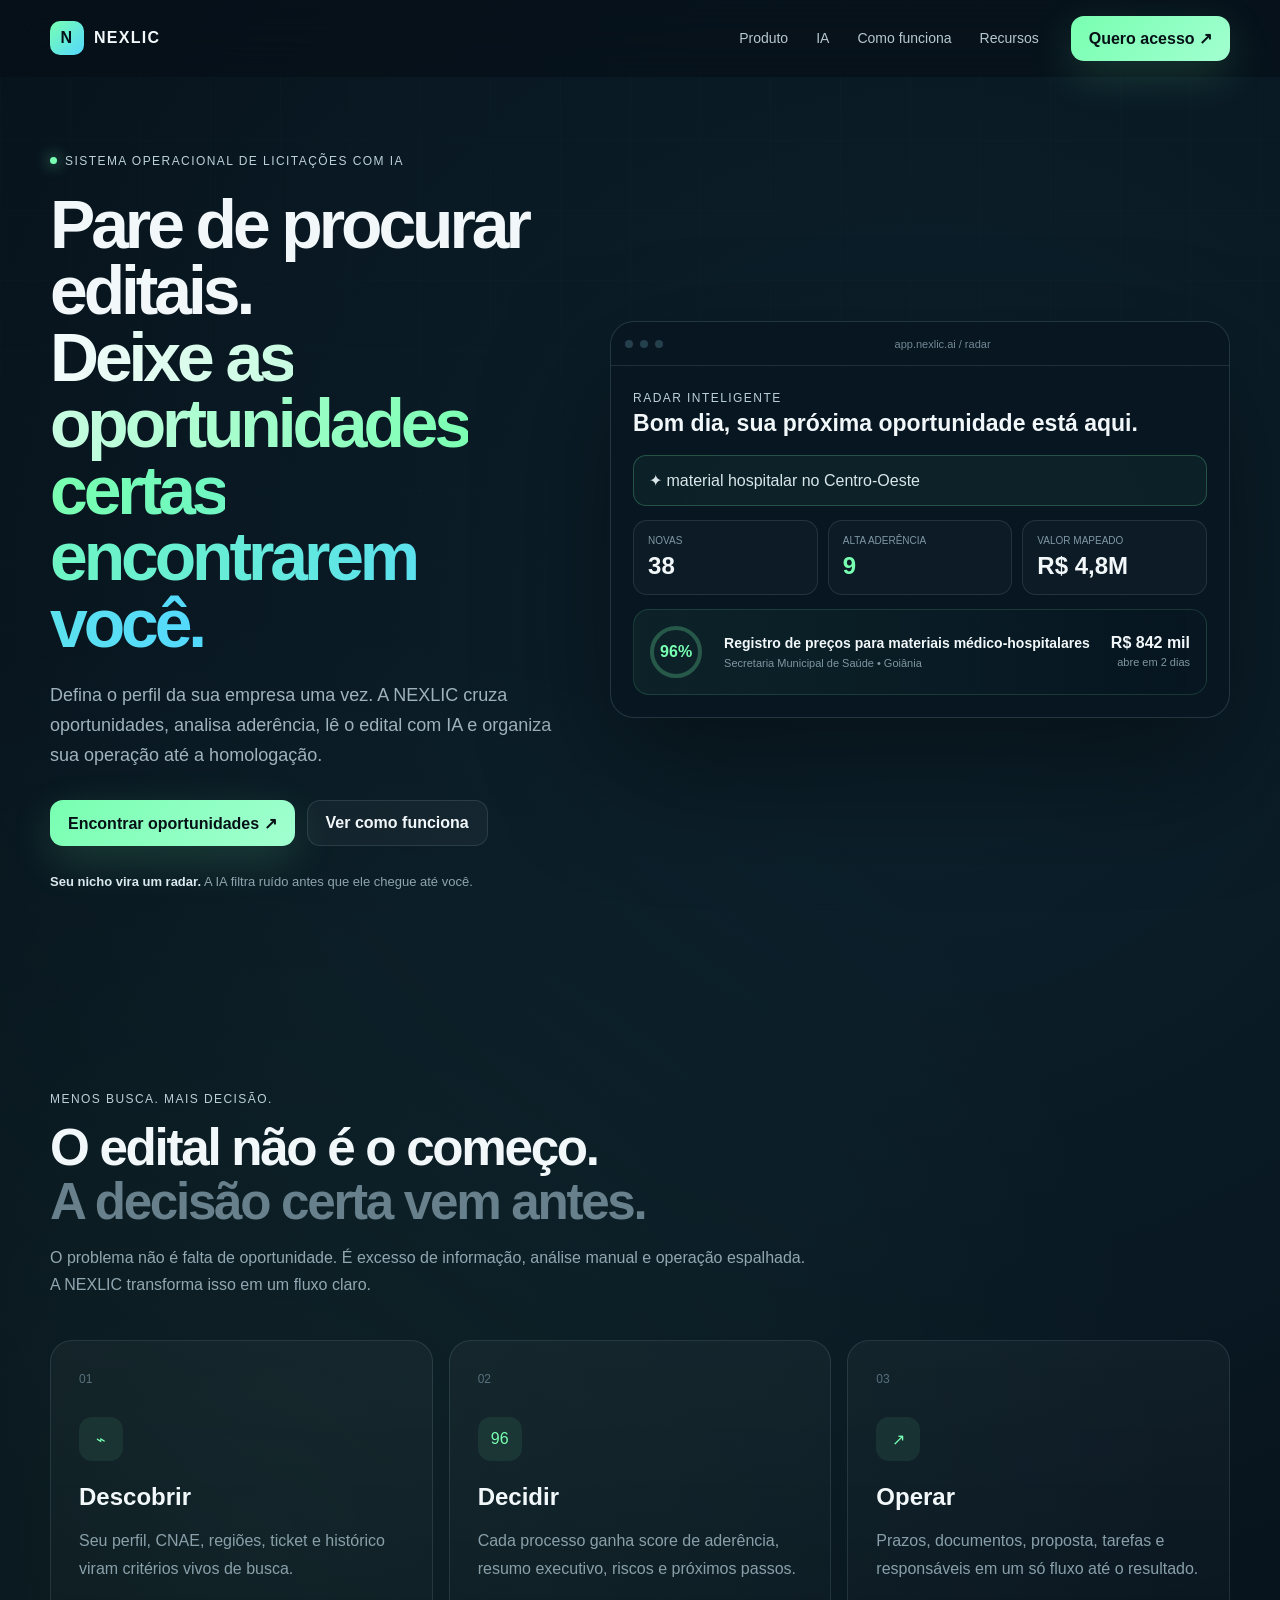
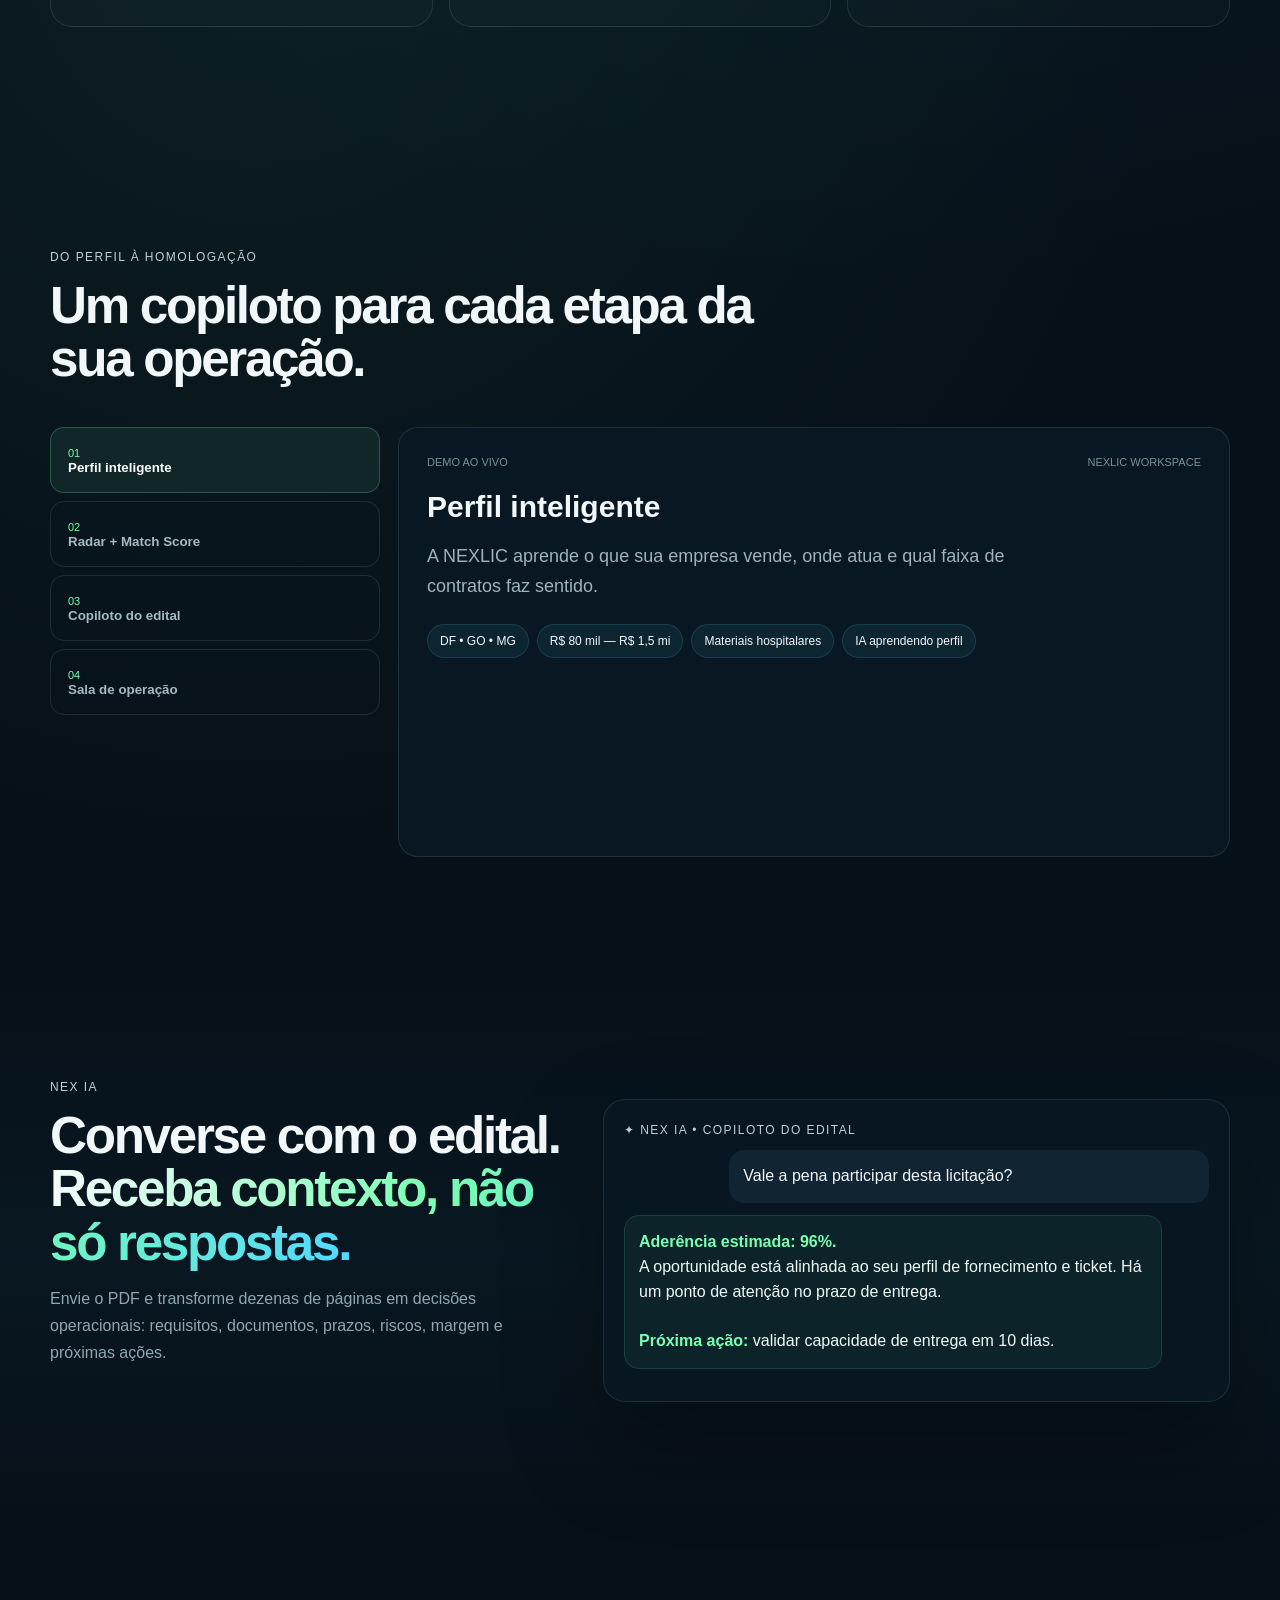
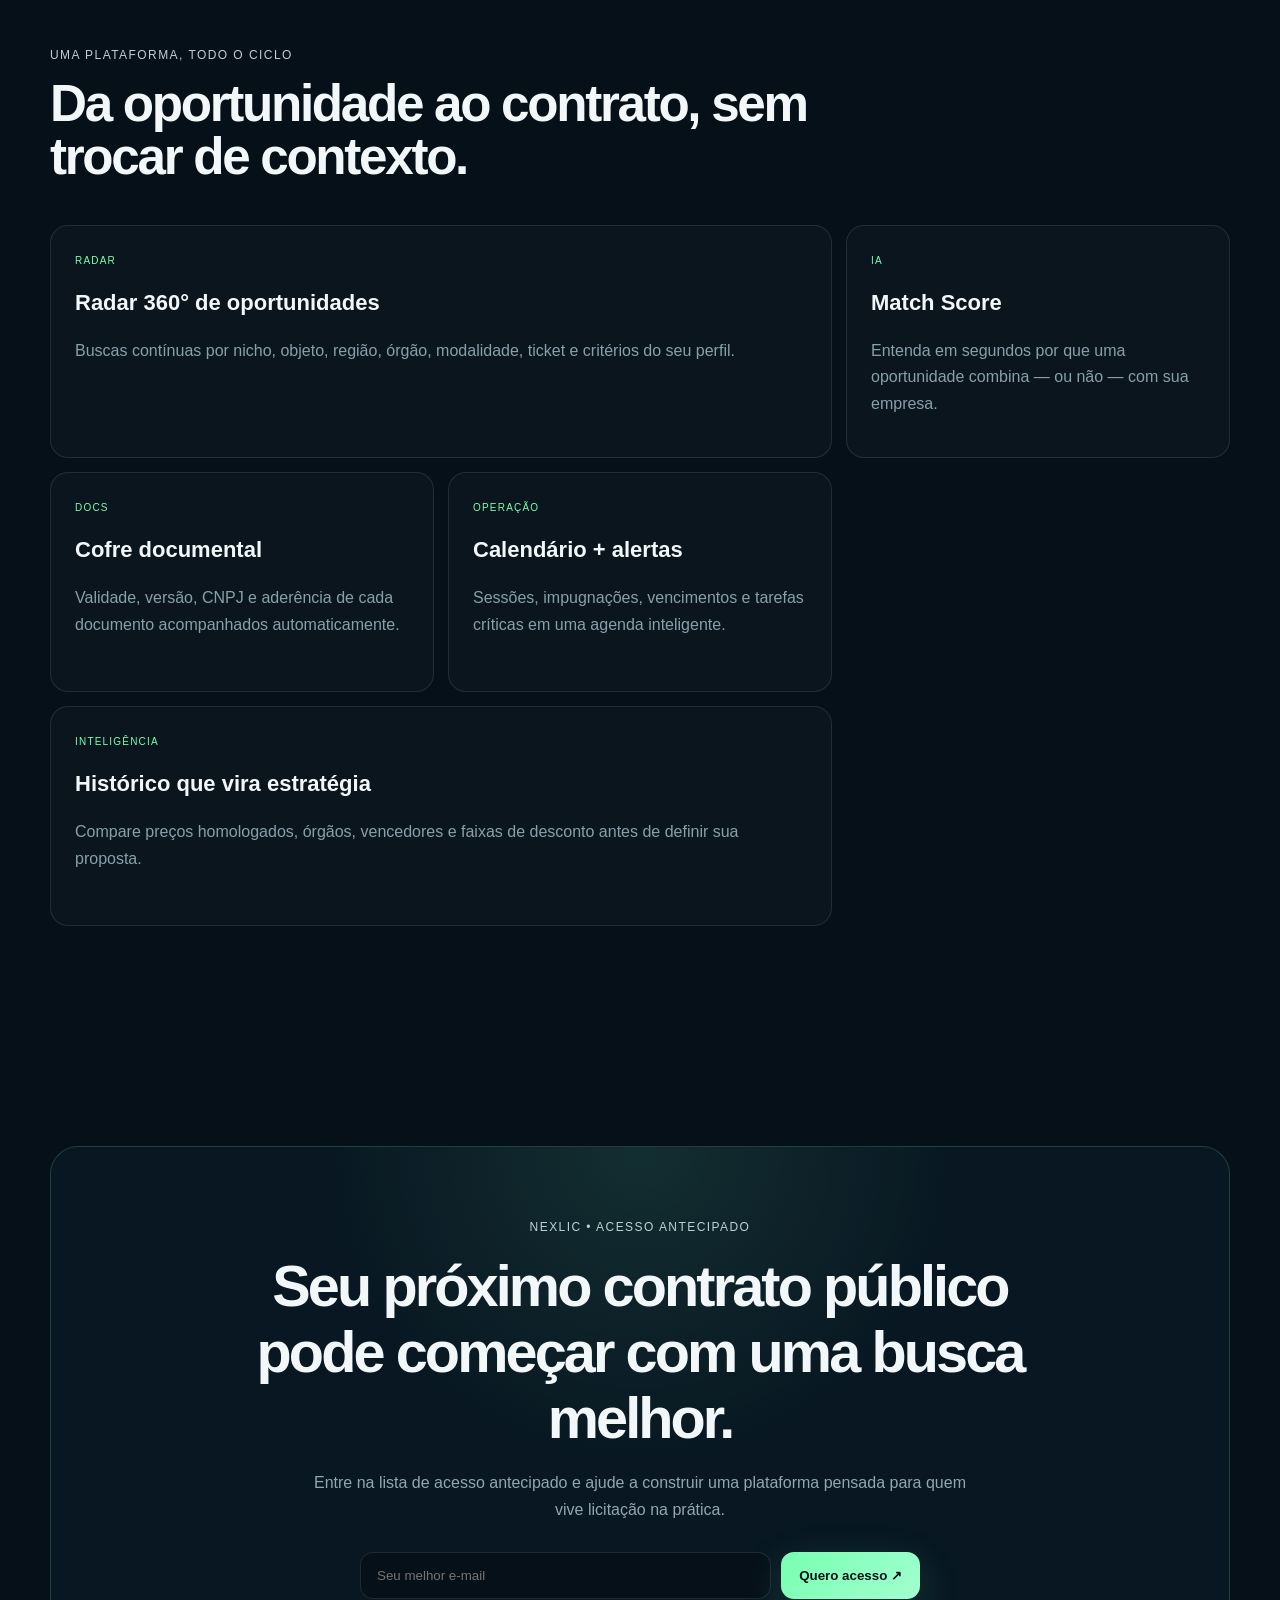
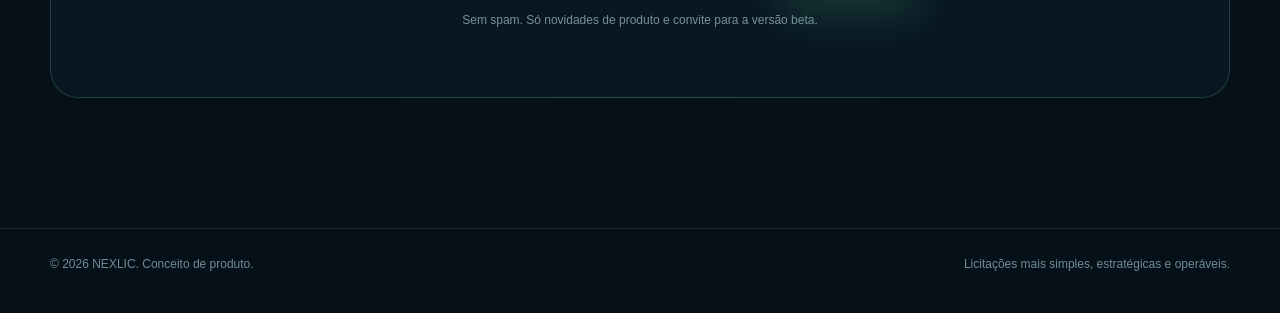
==== index.html @ a36994ad "feat: publish deploy-ready NEXLIC landing page" ====
<!doctype html>
<html lang="pt-BR">
<head>
<meta charset="utf-8">
<meta name="viewport" content="width=device-width,initial-scale=1">
<meta name="description" content="NEXLIC — sistema operacional de licitações com IA. Encontre, analise e opere oportunidades públicas com mais inteligência.">
<meta name="theme-color" content="#07111c">
<title>NEXLIC — Licitações com IA</title>
<style>
:root{--bg:#061019;--bg2:#091723;--card:#0d1c28;--line:rgba(177,215,229,.13);--text:#f2f8fa;--muted:#91a9b4;--green:#78ffb1;--cyan:#53d8ff;--r:22px}
*{box-sizing:border-box}html{scroll-behavior:smooth}body{margin:0;background:radial-gradient(circle at 72% 12%,rgba(83,216,255,.09),transparent 28%),radial-gradient(circle at 20% 30%,rgba(120,255,177,.06),transparent 25%),var(--bg);color:var(--text);font-family:Inter,ui-sans-serif,-apple-system,BlinkMacSystemFont,"Segoe UI",sans-serif;overflow-x:hidden}
a{color:inherit;text-decoration:none}.shell{width:min(1180px,calc(100% - 40px));margin:auto}.nav{position:fixed;inset:0 0 auto;z-index:20;background:rgba(6,16,25,.68);backdrop-filter:blur(18px);border-bottom:1px solid transparent}.nav.scrolled{border-color:var(--line)}.navin{height:76px;display:flex;align-items:center;gap:32px}.brand{display:flex;align-items:center;gap:10px;font-weight:900;letter-spacing:.08em}.mark{width:34px;height:34px;border-radius:10px;display:grid;place-items:center;background:linear-gradient(135deg,var(--green),var(--cyan));color:#061019;font-weight:900}.links{display:flex;gap:28px;margin-left:auto;color:#b8c8cf;font-size:14px}.btn{display:inline-flex;align-items:center;justify-content:center;gap:10px;border-radius:13px;padding:13px 18px;font-weight:800;border:1px solid var(--line);background:rgba(255,255,255,.04)}.btn.primary{background:linear-gradient(135deg,var(--green),#a2ffd0);color:#051116;box-shadow:0 14px 44px rgba(120,255,177,.16);border:0}.btn:hover{transform:translateY(-2px)}.hero{min-height:100vh;padding:150px 0 90px;position:relative;overflow:hidden}.grid{position:absolute;inset:0;opacity:.18;background-image:linear-gradient(rgba(120,255,177,.08) 1px,transparent 1px),linear-gradient(90deg,rgba(120,255,177,.08) 1px,transparent 1px);background-size:70px 70px;mask-image:linear-gradient(#000,transparent 90%)}.heroIn{display:grid;grid-template-columns:.95fr 1.15fr;gap:48px;align-items:center}.eyebrow,.kicker{display:inline-flex;align-items:center;gap:8px;color:#bcd0d8;font-size:12px;letter-spacing:.12em;text-transform:uppercase}.dot{width:7px;height:7px;border-radius:50%;background:var(--green);box-shadow:0 0 15px var(--green)}h1{font-size:clamp(48px,5.3vw,80px);line-height:.98;letter-spacing:-.06em;margin:24px 0}.grad{background:linear-gradient(100deg,#f6fbfd,var(--green),var(--cyan));-webkit-background-clip:text;background-clip:text;color:transparent}.sub{font-size:18px;line-height:1.65;color:#9fb3bc;max-width:650px}.actions{display:flex;gap:12px;flex-wrap:wrap;margin-top:30px}.proof{margin-top:28px;color:#8ea4ae;font-size:13px}.proof b{color:#dbe8ec}.window{border:1px solid rgba(177,215,229,.16);border-radius:24px;background:rgba(8,22,32,.86);box-shadow:0 50px 130px rgba(0,0,0,.45);overflow:hidden;transform:perspective(1200px) rotateY(-7deg) rotateX(2deg)}.bar{height:44px;display:flex;align-items:center;gap:7px;padding:0 14px;border-bottom:1px solid var(--line);color:#718995;font-size:11px}.bar i{width:8px;height:8px;border-radius:50%;background:#24404d}.dash{padding:22px}.dash h3{font-size:23px;margin:4px 0 18px}.search{border:1px solid rgba(120,255,177,.22);background:rgba(120,255,177,.05);border-radius:13px;padding:15px;color:#d9e7eb}.metrics{display:grid;grid-template-columns:repeat(3,1fr);gap:10px;margin:14px 0}.metric{padding:14px;border:1px solid var(--line);border-radius:14px;background:rgba(255,255,255,.025)}.metric span{display:block;font-size:10px;color:#7f98a4;text-transform:uppercase}.metric strong{display:block;font-size:24px;margin-top:6px}.bid{display:grid;grid-template-columns:60px 1fr auto;gap:14px;align-items:center;padding:16px;border:1px solid rgba(120,255,177,.14);border-radius:16px;background:linear-gradient(90deg,rgba(120,255,177,.055),transparent)}.score{width:52px;height:52px;border-radius:50%;display:grid;place-items:center;border:4px solid rgba(120,255,177,.25);color:var(--green);font-weight:900}.bid h4{margin:0 0 6px;font-size:14px}.bid p,.bid small{margin:0;color:#7e96a1;font-size:11px}.bid .value{text-align:right}.value strong{display:block}.section{padding:110px 0}.head{max-width:760px;margin-bottom:42px}.head h2{font-size:clamp(38px,4vw,58px);line-height:1.04;letter-spacing:-.045em;margin:14px 0}.head p{color:#91a7b1;line-height:1.7}.cards{display:grid;grid-template-columns:repeat(3,1fr);gap:16px}.card{padding:28px;border:1px solid var(--line);border-radius:var(--r);background:linear-gradient(180deg,rgba(255,255,255,.035),rgba(255,255,255,.015));min-height:240px}.card .n{color:#57717e;font-size:12px}.card .ico{width:44px;height:44px;border-radius:13px;display:grid;place-items:center;background:rgba(120,255,177,.08);color:var(--green);margin:30px 0 22px}.card h3{font-size:24px;margin:0 0 12px}.card p{color:#89a0aa;line-height:1.7}.flow{display:grid;grid-template-columns:330px 1fr;gap:18px}.steps{display:flex;flex-direction:column;gap:8px}.step{padding:17px;border:1px solid var(--line);border-radius:14px;background:transparent;color:#a5bac3;text-align:left;cursor:pointer}.step.active{background:rgba(120,255,177,.07);border-color:rgba(120,255,177,.24);color:#fff}.step span{color:var(--green);font-size:11px}.screen{min-height:430px;border:1px solid var(--line);border-radius:20px;background:#081722;padding:28px}.screenTop{display:flex;justify-content:space-between;color:#78919c;font-size:11px}.screen h3{font-size:30px;margin:22px 0 12px}.chips{display:flex;gap:8px;flex-wrap:wrap;margin:22px 0}.chip{padding:9px 12px;border-radius:999px;background:rgba(83,216,255,.07);border:1px solid rgba(83,216,255,.14);font-size:12px}.ai{background:linear-gradient(180deg,transparent,rgba(83,216,255,.035),transparent)}.aiGrid{display:grid;grid-template-columns:.9fr 1.1fr;gap:40px;align-items:center}.console{border:1px solid var(--line);border-radius:22px;background:#071621;padding:20px;box-shadow:0 40px 100px rgba(0,0,0,.3)}.msg{padding:14px;border-radius:15px;margin:12px 0;line-height:1.55}.user{margin-left:18%;background:#102432}.bot{margin-right:8%;background:rgba(120,255,177,.06);border:1px solid rgba(120,255,177,.12)}.bot b{color:var(--green)}.features{display:grid;grid-template-columns:repeat(12,1fr);gap:14px}.f{grid-column:span 4;padding:24px;border-radius:18px;border:1px solid var(--line);background:rgba(255,255,255,.025);min-height:220px}.f.wide{grid-column:span 8}.f h3{font-size:22px}.f p{color:#88a0aa;line-height:1.65}.tag{font-size:10px;color:var(--green);letter-spacing:.12em}.cta{padding:110px 0 130px}.ctaBox{padding:70px 28px;text-align:center;border:1px solid rgba(120,255,177,.18);border-radius:28px;background:radial-gradient(circle at 50% 0,rgba(120,255,177,.10),transparent 40%),#081722}.ctaBox h2{font-size:clamp(40px,4.5vw,64px);letter-spacing:-.05em;margin:18px auto;max-width:850px}.ctaBox p{color:#91a7b1;max-width:670px;margin:0 auto 28px;line-height:1.7}.form{display:flex;gap:10px;max-width:560px;margin:auto}.form input{flex:1;padding:15px 16px;border-radius:13px;border:1px solid var(--line);background:#061019;color:#fff}.foot{padding:28px 0 42px;border-top:1px solid var(--line);color:#718b97;font-size:12px}.footIn{display:flex;justify-content:space-between;gap:20px}.reveal{opacity:0;transform:translateY(18px);transition:.7s ease}.reveal.show{opacity:1;transform:none}
@media(max-width:900px){.links{display:none}.heroIn,.aiGrid,.flow{grid-template-columns:1fr}.window{transform:none}.cards{grid-template-columns:1fr}.features{grid-template-columns:1fr}.f,.f.wide{grid-column:auto}.metrics{grid-template-columns:1fr}.hero{padding-top:120px}.section{padding:82px 0}.form{flex-direction:column}.footIn{flex-direction:column}}
</style>
</head>
<body>
<header class="nav" id="nav"><div class="shell navin"><a class="brand" href="#top"><span class="mark">N</span>NEXLIC</a><nav class="links"><a href="#produto">Produto</a><a href="#ia">IA</a><a href="#fluxo">Como funciona</a><a href="#recursos">Recursos</a></nav><a class="btn primary" href="#cta">Quero acesso ↗</a></div></header>
<main id="top">
<section class="hero" id="produto"><div class="grid"></div><div class="shell heroIn">
<div class="reveal"><span class="eyebrow"><i class="dot"></i>Sistema operacional de licitações com IA</span><h1>Pare de procurar editais.<br><span class="grad">Deixe as oportunidades certas encontrarem você.</span></h1><p class="sub">Defina o perfil da sua empresa uma vez. A NEXLIC cruza oportunidades, analisa aderência, lê o edital com IA e organiza sua operação até a homologação.</p><div class="actions"><a class="btn primary" href="#cta">Encontrar oportunidades ↗</a><a class="btn" href="#fluxo">Ver como funciona</a></div><div class="proof"><b>Seu nicho vira um radar.</b> A IA filtra ruído antes que ele chegue até você.</div></div>
<div class="window reveal"><div class="bar"><i></i><i></i><i></i><span style="margin:auto">app.nexlic.ai / radar</span></div><div class="dash"><span class="kicker">RADAR INTELIGENTE</span><h3>Bom dia, sua próxima oportunidade está aqui.</h3><div class="search">✦ material hospitalar no Centro-Oeste</div><div class="metrics"><div class="metric"><span>Novas</span><strong>38</strong></div><div class="metric"><span>Alta aderência</span><strong style="color:var(--green)">9</strong></div><div class="metric"><span>Valor mapeado</span><strong>R$ 4,8M</strong></div></div><div class="bid"><div class="score">96%</div><div><h4>Registro de preços para materiais médico-hospitalares</h4><p>Secretaria Municipal de Saúde • Goiânia</p></div><div class="value"><strong>R$ 842 mil</strong><small>abre em 2 dias</small></div></div></div></div>
</div></section>
<section class="section"><div class="shell"><div class="head reveal"><span class="kicker">MENOS BUSCA. MAIS DECISÃO.</span><h2>O edital não é o começo.<br><span style="color:#67808b">A decisão certa vem antes.</span></h2><p>O problema não é falta de oportunidade. É excesso de informação, análise manual e operação espalhada. A NEXLIC transforma isso em um fluxo claro.</p></div><div class="cards"><article class="card reveal"><span class="n">01</span><div class="ico">⌁</div><h3>Descobrir</h3><p>Seu perfil, CNAE, regiões, ticket e histórico viram critérios vivos de busca.</p></article><article class="card reveal"><span class="n">02</span><div class="ico">96</div><h3>Decidir</h3><p>Cada processo ganha score de aderência, resumo executivo, riscos e próximos passos.</p></article><article class="card reveal"><span class="n">03</span><div class="ico">↗</div><h3>Operar</h3><p>Prazos, documentos, proposta, tarefas e responsáveis em um só fluxo até o resultado.</p></article></div></div></section>
<section class="section" id="fluxo"><div class="shell"><div class="head reveal"><span class="kicker">DO PERFIL À HOMOLOGAÇÃO</span><h2>Um copiloto para cada etapa da sua operação.</h2></div><div class="flow"><div class="steps"><button class="step active" data-title="Perfil inteligente" data-text="A NEXLIC aprende o que sua empresa vende, onde atua e qual faixa de contratos faz sentido."><span>01</span><br><b>Perfil inteligente</b></button><button class="step" data-title="Radar + Match Score" data-text="Varredura contínua de oportunidades com priorização por aderência ao seu negócio."><span>02</span><br><b>Radar + Match Score</b></button><button class="step" data-title="Copiloto do edital" data-text="Resumo, riscos, requisitos e checklist gerados por IA a partir do edital."><span>03</span><br><b>Copiloto do edital</b></button><button class="step" data-title="Sala de operação" data-text="Prazos, documentos, proposta e responsáveis em uma visão operacional única."><span>04</span><br><b>Sala de operação</b></button></div><div class="screen reveal"><div class="screenTop"><span>DEMO AO VIVO</span><span>NEXLIC WORKSPACE</span></div><h3 id="stageTitle">Perfil inteligente</h3><p class="sub" id="stageText">A NEXLIC aprende o que sua empresa vende, onde atua e qual faixa de contratos faz sentido.</p><div class="chips"><span class="chip">DF • GO • MG</span><span class="chip">R$ 80 mil — R$ 1,5 mi</span><span class="chip">Materiais hospitalares</span><span class="chip">IA aprendendo perfil</span></div></div></div></div></section>
<section class="section ai" id="ia"><div class="shell aiGrid"><div class="head reveal"><span class="kicker">NEX IA</span><h2>Converse com o edital.<br><span class="grad">Receba contexto, não só respostas.</span></h2><p>Envie o PDF e transforme dezenas de páginas em decisões operacionais: requisitos, documentos, prazos, riscos, margem e próximas ações.</p></div><div class="console reveal"><div class="kicker">✦ NEX IA • COPILOTO DO EDITAL</div><div class="msg user">Vale a pena participar desta licitação?</div><div class="msg bot"><b>Aderência estimada: 96%.</b><br>A oportunidade está alinhada ao seu perfil de fornecimento e ticket. Há um ponto de atenção no prazo de entrega.<br><br><b>Próxima ação:</b> validar capacidade de entrega em 10 dias.</div></div></div></section>
<section class="section" id="recursos"><div class="shell"><div class="head reveal"><span class="kicker">UMA PLATAFORMA, TODO O CICLO</span><h2>Da oportunidade ao contrato, sem trocar de contexto.</h2></div><div class="features"><article class="f wide reveal"><span class="tag">RADAR</span><h3>Radar 360° de oportunidades</h3><p>Buscas contínuas por nicho, objeto, região, órgão, modalidade, ticket e critérios do seu perfil.</p></article><article class="f reveal"><span class="tag">IA</span><h3>Match Score</h3><p>Entenda em segundos por que uma oportunidade combina — ou não — com sua empresa.</p></article><article class="f reveal"><span class="tag">DOCS</span><h3>Cofre documental</h3><p>Validade, versão, CNPJ e aderência de cada documento acompanhados automaticamente.</p></article><article class="f reveal"><span class="tag">OPERAÇÃO</span><h3>Calendário + alertas</h3><p>Sessões, impugnações, vencimentos e tarefas críticas em uma agenda inteligente.</p></article><article class="f wide reveal"><span class="tag">INTELIGÊNCIA</span><h3>Histórico que vira estratégia</h3><p>Compare preços homologados, órgãos, vencedores e faixas de desconto antes de definir sua proposta.</p></article></div></div></section>
<section class="cta" id="cta"><div class="shell"><div class="ctaBox reveal"><span class="kicker">NEXLIC • ACESSO ANTECIPADO</span><h2>Seu próximo contrato público pode começar com uma busca melhor.</h2><p>Entre na lista de acesso antecipado e ajude a construir uma plataforma pensada para quem vive licitação na prática.</p><form class="form" id="form"><input type="email" required placeholder="Seu melhor e-mail"><button class="btn primary">Quero acesso ↗</button></form><div id="note" style="margin-top:14px;color:#78919c;font-size:12px">Sem spam. Só novidades de produto e convite para a versão beta.</div></div></div></section>
</main>
<footer class="foot"><div class="shell footIn"><span>© 2026 NEXLIC. Conceito de produto.</span><span>Licitações mais simples, estratégicas e operáveis.</span></div></footer>
<script>
const nav=document.getElementById('nav');addEventListener('scroll',()=>nav.classList.toggle('scrolled',scrollY>20),{passive:true});
const io=new IntersectionObserver(es=>es.forEach(e=>{if(e.isIntersecting){e.target.classList.add('show');io.unobserve(e.target)}}),{threshold:.12});document.querySelectorAll('.reveal').forEach(e=>io.observe(e));
document.querySelectorAll('.step').forEach(b=>b.onclick=()=>{document.querySelectorAll('.step').forEach(x=>x.classList.remove('active'));b.classList.add('active');document.getElementById('stageTitle').textContent=b.dataset.title;document.getElementById('stageText').textContent=b.dataset.text});
document.getElementById('form').onsubmit=e=>{e.preventDefault();document.getElementById('note').textContent='✓ Interesse registrado nesta demonstração. Conecte o formulário ao seu CRM/API na implementação.';document.getElementById('note').style.color='#78ffb1';e.target.reset()};
</script>
</body></html>
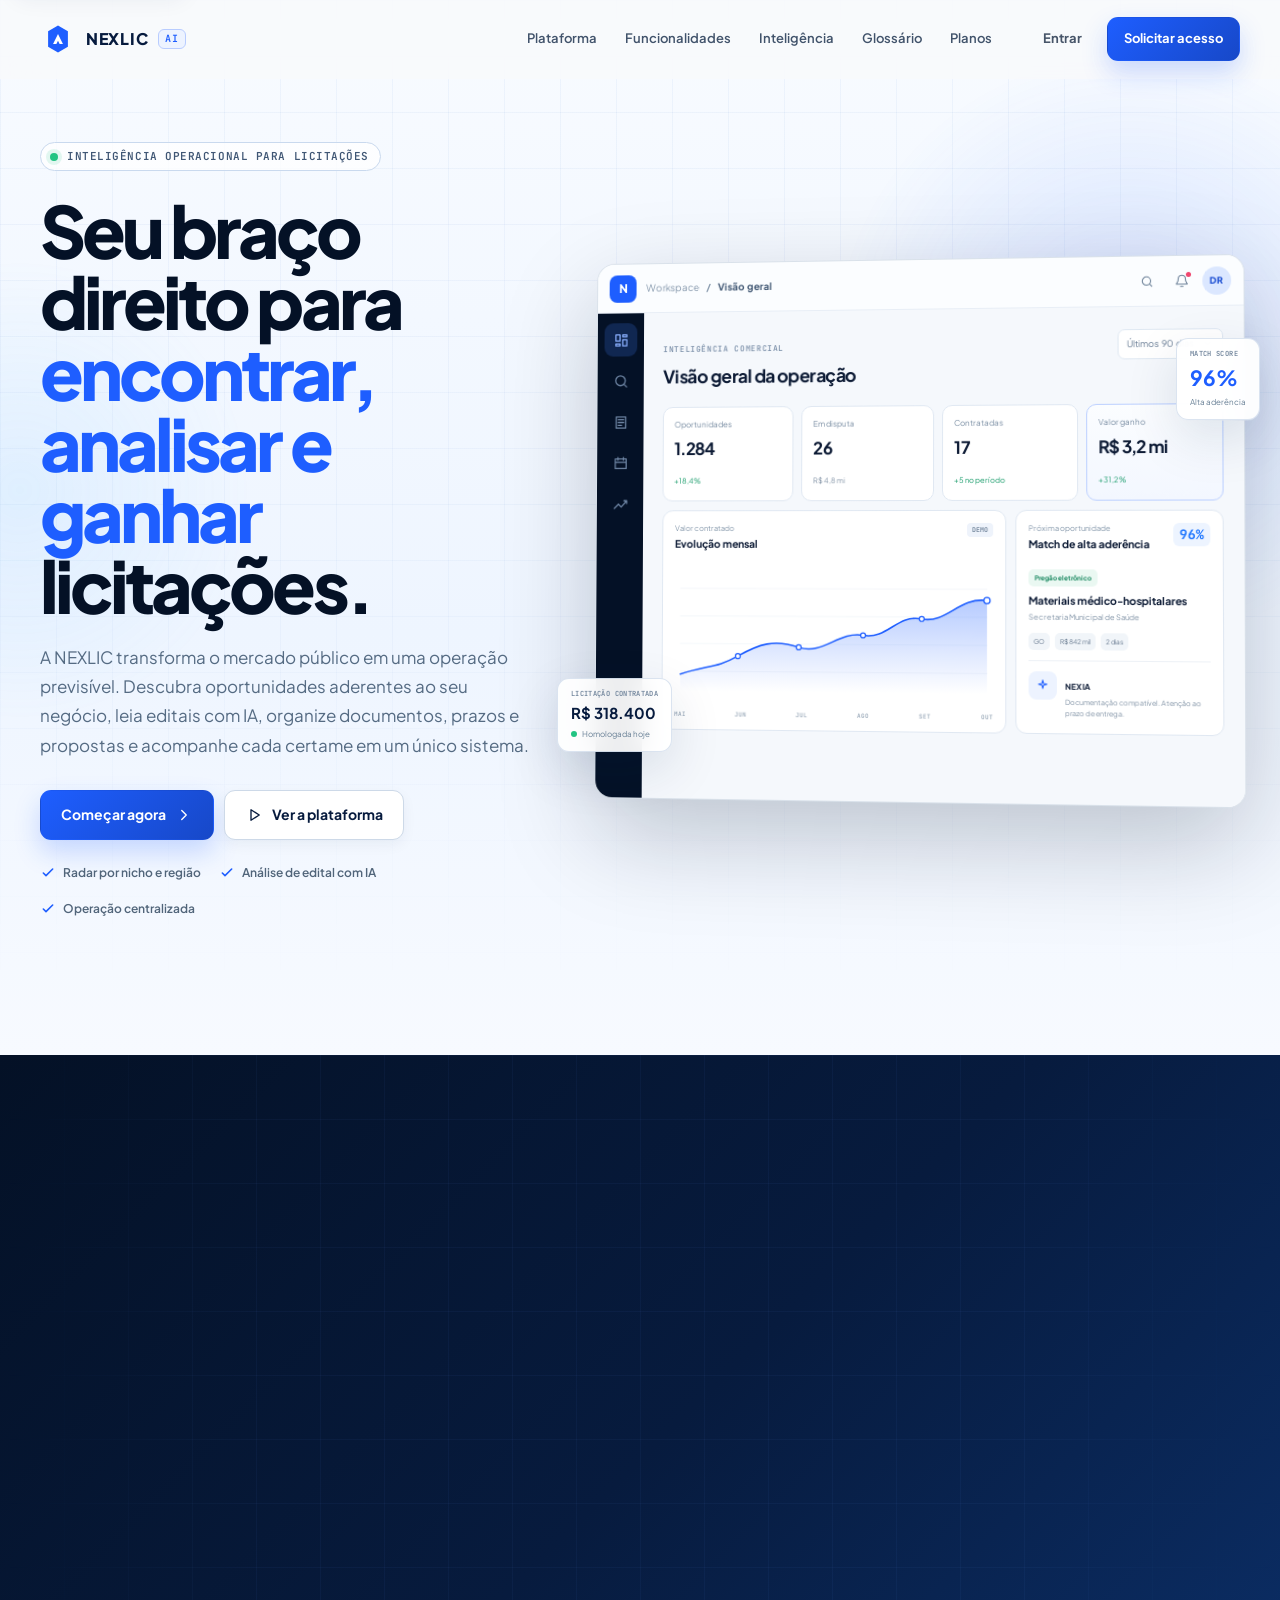
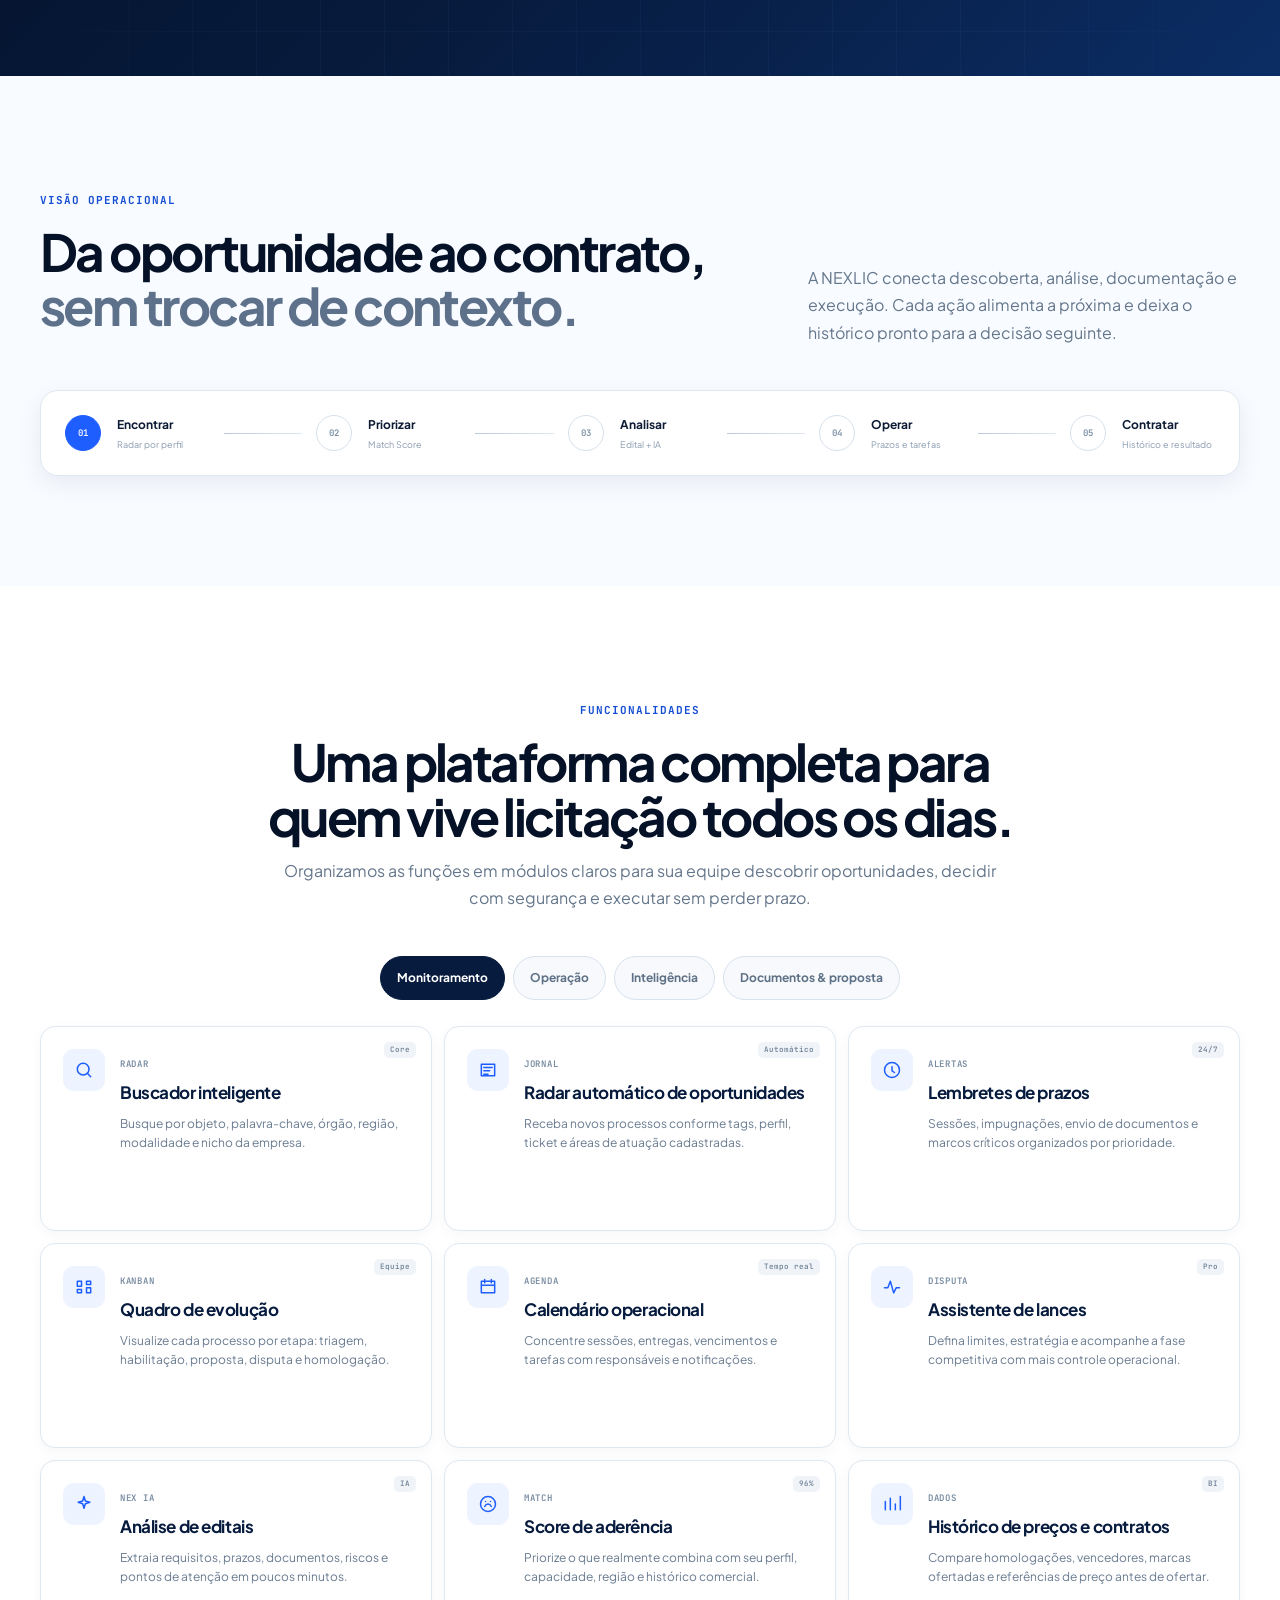
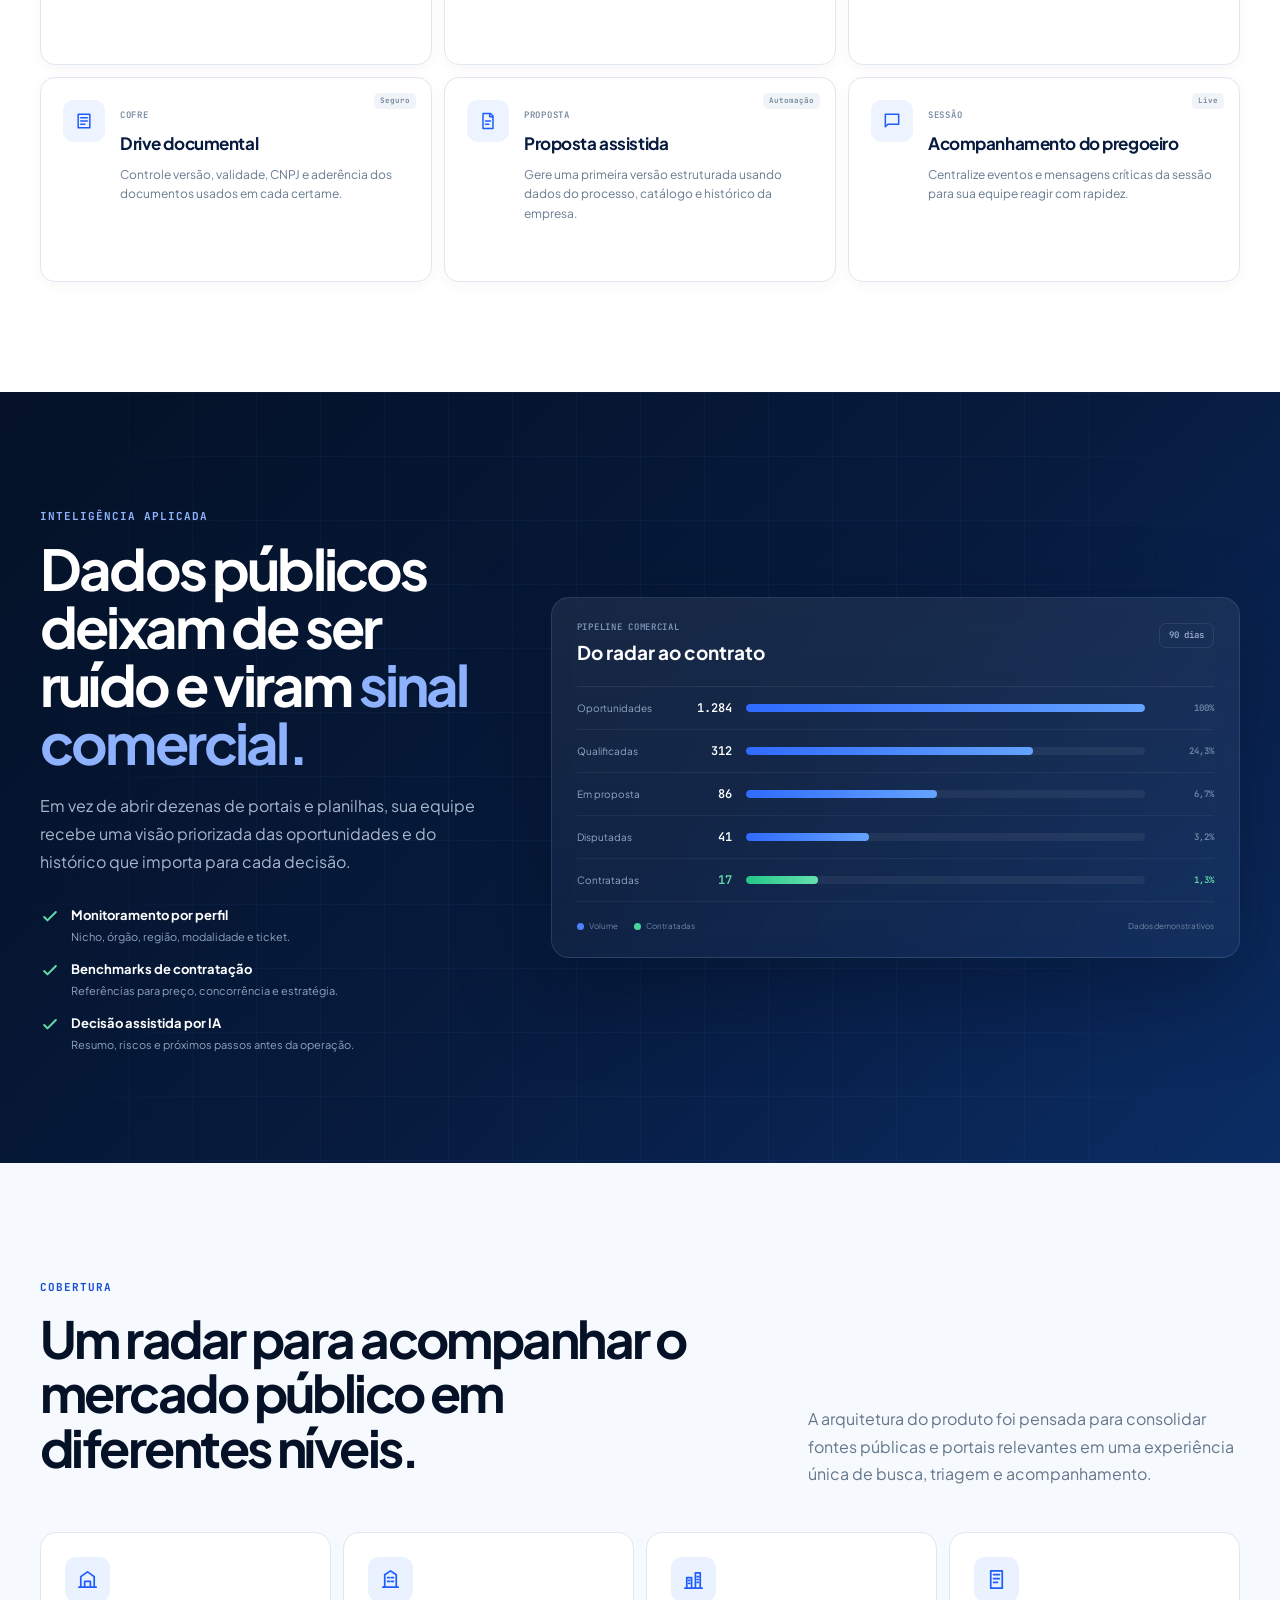
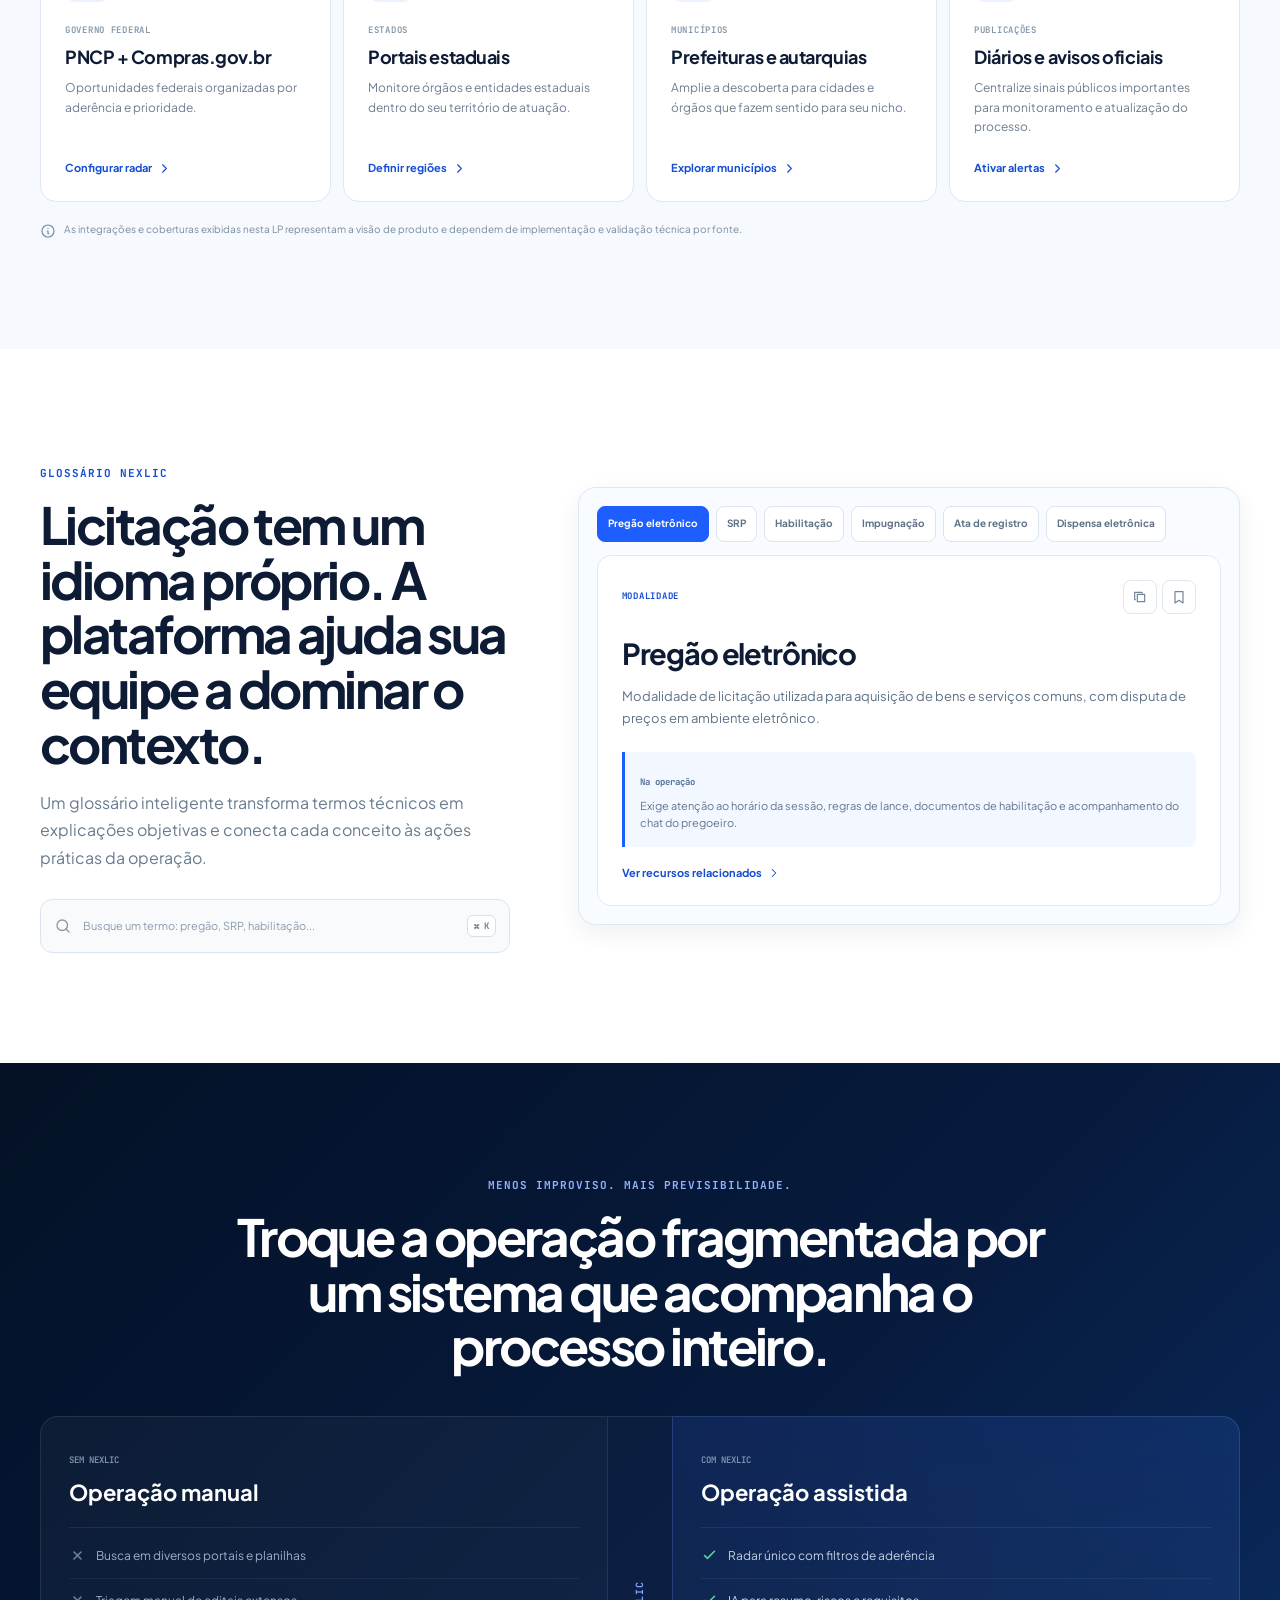
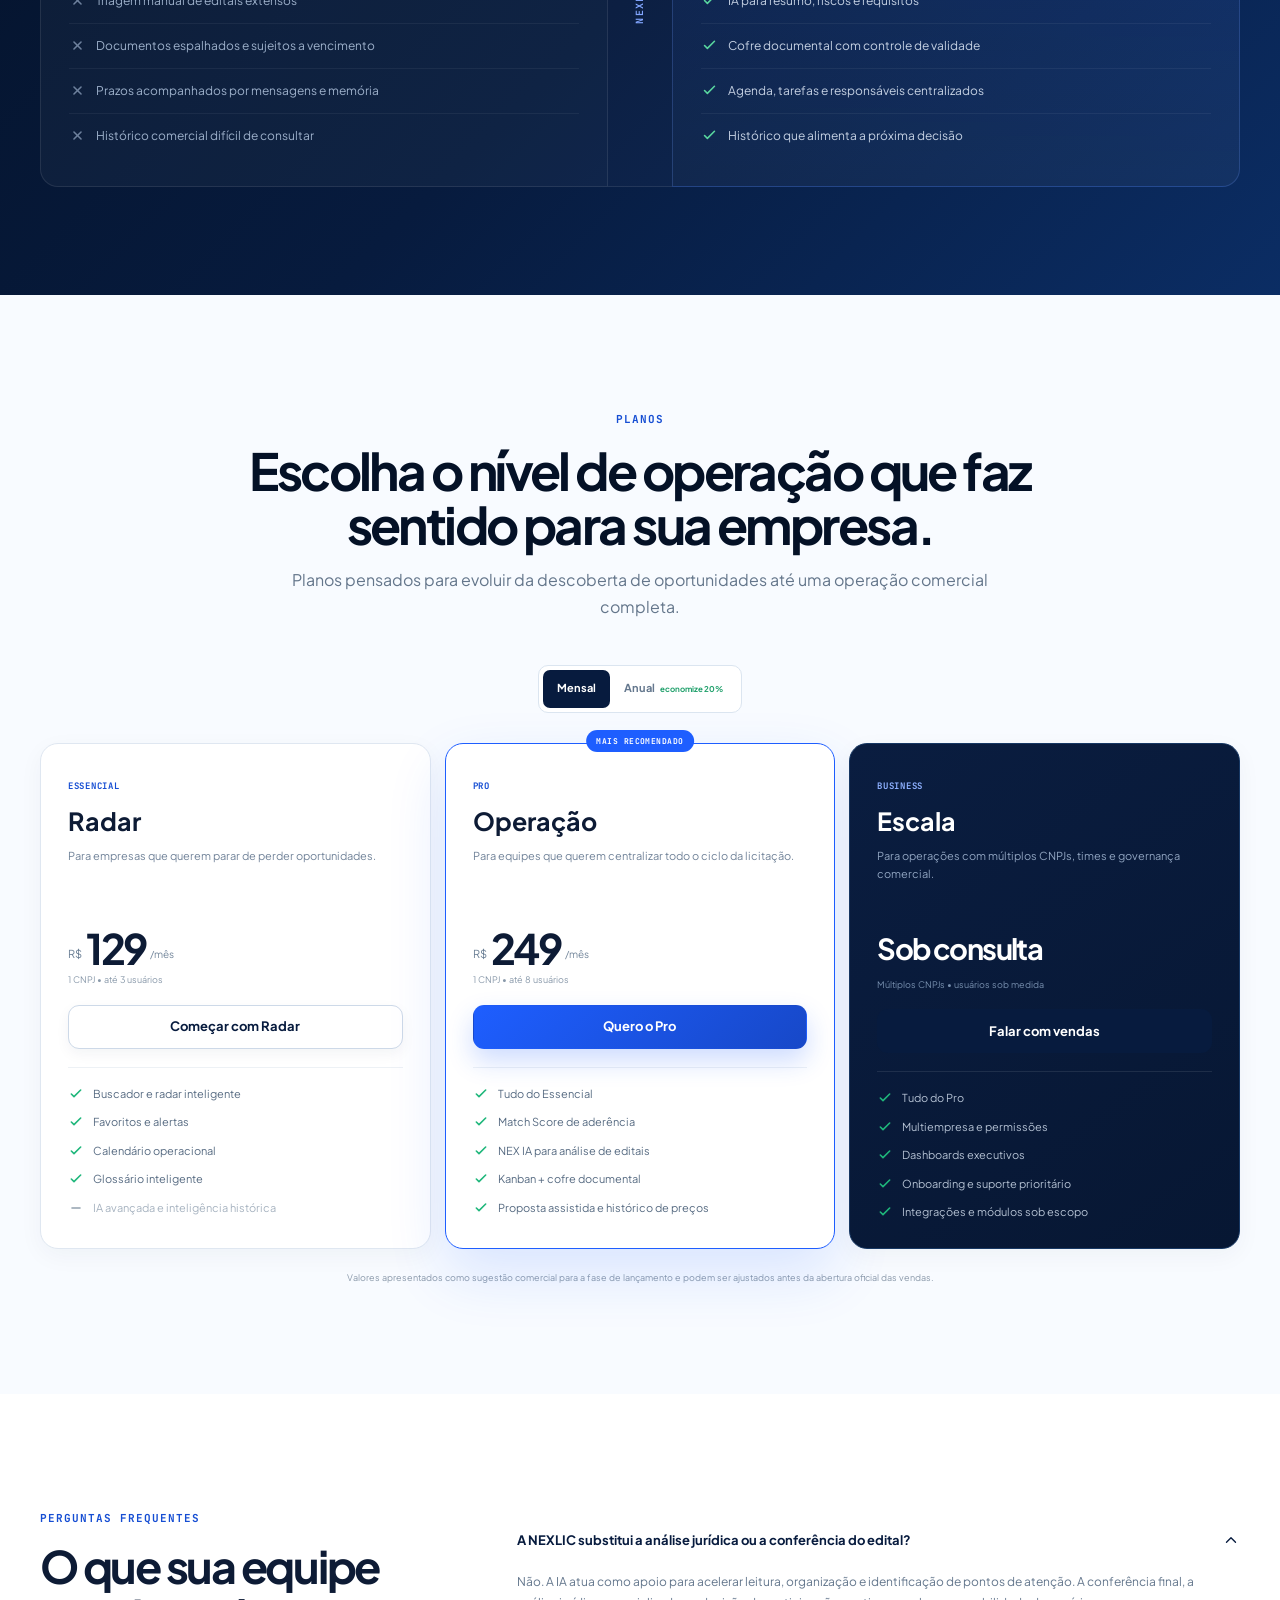
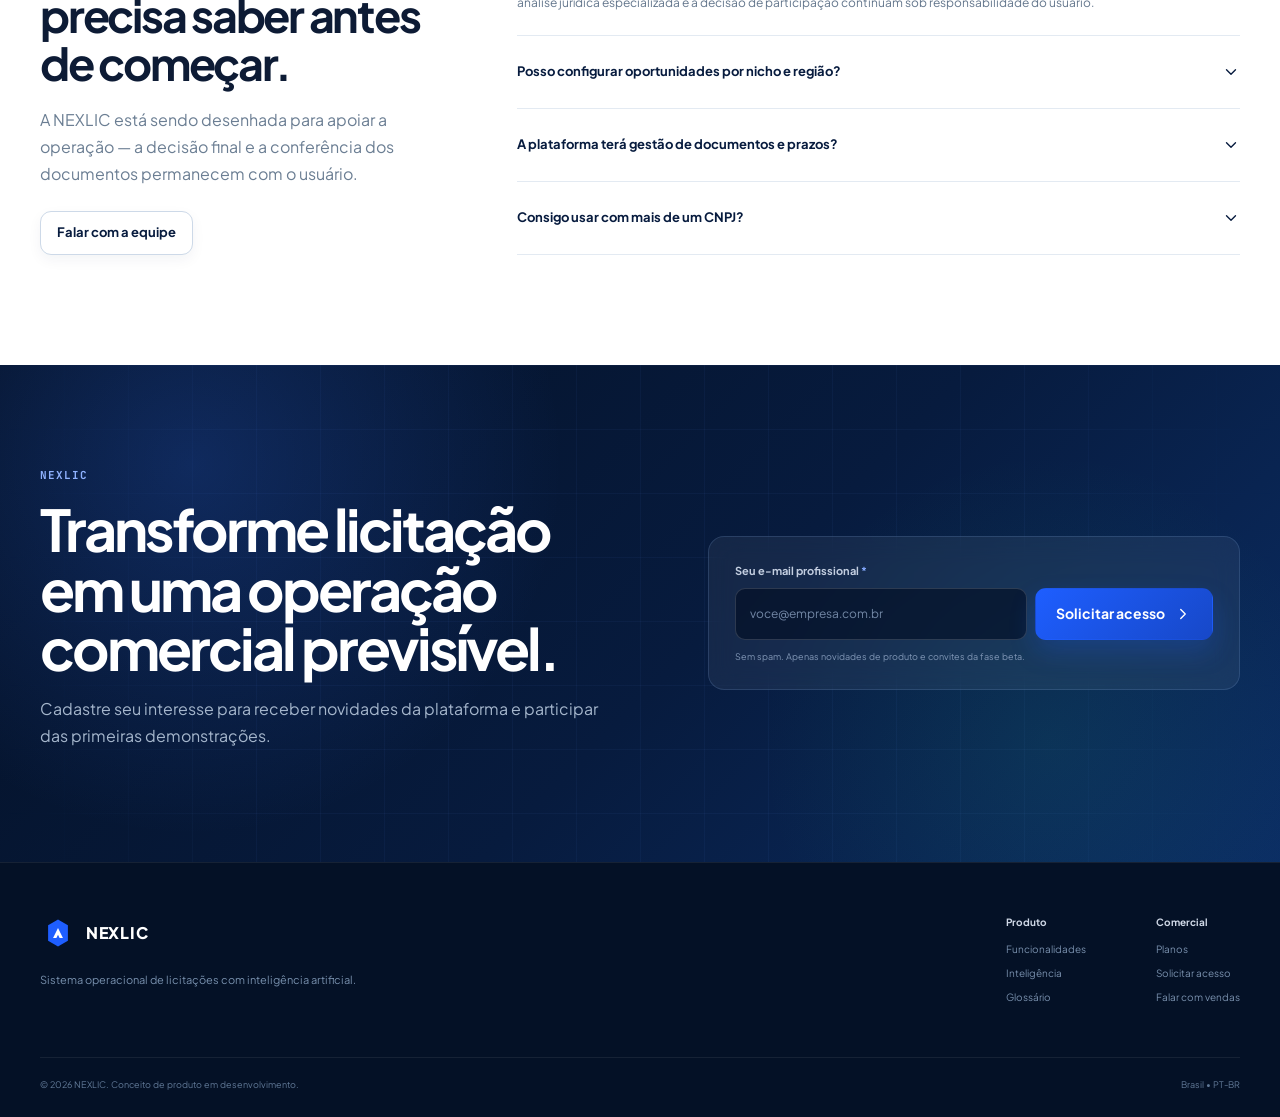
==== commit aeec9b6d: "feat: publish enterprise redesign to main" ====
--- a/index.html
+++ b/index.html
@@ -1,36 +1,37 @@
 <!doctype html>
 <html lang="pt-BR">
 <head>
-<meta charset="utf-8">
-<meta name="viewport" content="width=device-width,initial-scale=1">
-<meta name="description" content="NEXLIC — sistema operacional de licitações com IA. Encontre, analise e opere oportunidades públicas com mais inteligência.">
-<meta name="theme-color" content="#07111c">
-<title>NEXLIC — Licitações com IA</title>
-<style>
-:root{--bg:#061019;--bg2:#091723;--card:#0d1c28;--line:rgba(177,215,229,.13);--text:#f2f8fa;--muted:#91a9b4;--green:#78ffb1;--cyan:#53d8ff;--r:22px}
-*{box-sizing:border-box}html{scroll-behavior:smooth}body{margin:0;background:radial-gradient(circle at 72% 12%,rgba(83,216,255,.09),transparent 28%),radial-gradient(circle at 20% 30%,rgba(120,255,177,.06),transparent 25%),var(--bg);color:var(--text);font-family:Inter,ui-sans-serif,-apple-system,BlinkMacSystemFont,"Segoe UI",sans-serif;overflow-x:hidden}
-a{color:inherit;text-decoration:none}.shell{width:min(1180px,calc(100% - 40px));margin:auto}.nav{position:fixed;inset:0 0 auto;z-index:20;background:rgba(6,16,25,.68);backdrop-filter:blur(18px);border-bottom:1px solid transparent}.nav.scrolled{border-color:var(--line)}.navin{height:76px;display:flex;align-items:center;gap:32px}.brand{display:flex;align-items:center;gap:10px;font-weight:900;letter-spacing:.08em}.mark{width:34px;height:34px;border-radius:10px;display:grid;place-items:center;background:linear-gradient(135deg,var(--green),var(--cyan));color:#061019;font-weight:900}.links{display:flex;gap:28px;margin-left:auto;color:#b8c8cf;font-size:14px}.btn{display:inline-flex;align-items:center;justify-content:center;gap:10px;border-radius:13px;padding:13px 18px;font-weight:800;border:1px solid var(--line);background:rgba(255,255,255,.04)}.btn.primary{background:linear-gradient(135deg,var(--green),#a2ffd0);color:#051116;box-shadow:0 14px 44px rgba(120,255,177,.16);border:0}.btn:hover{transform:translateY(-2px)}.hero{min-height:100vh;padding:150px 0 90px;position:relative;overflow:hidden}.grid{position:absolute;inset:0;opacity:.18;background-image:linear-gradient(rgba(120,255,177,.08) 1px,transparent 1px),linear-gradient(90deg,rgba(120,255,177,.08) 1px,transparent 1px);background-size:70px 70px;mask-image:linear-gradient(#000,transparent 90%)}.heroIn{display:grid;grid-template-columns:.95fr 1.15fr;gap:48px;align-items:center}.eyebrow,.kicker{display:inline-flex;align-items:center;gap:8px;color:#bcd0d8;font-size:12px;letter-spacing:.12em;text-transform:uppercase}.dot{width:7px;height:7px;border-radius:50%;background:var(--green);box-shadow:0 0 15px var(--green)}h1{font-size:clamp(48px,5.3vw,80px);line-height:.98;letter-spacing:-.06em;margin:24px 0}.grad{background:linear-gradient(100deg,#f6fbfd,var(--green),var(--cyan));-webkit-background-clip:text;background-clip:text;color:transparent}.sub{font-size:18px;line-height:1.65;color:#9fb3bc;max-width:650px}.actions{display:flex;gap:12px;flex-wrap:wrap;margin-top:30px}.proof{margin-top:28px;color:#8ea4ae;font-size:13px}.proof b{color:#dbe8ec}.window{border:1px solid rgba(177,215,229,.16);border-radius:24px;background:rgba(8,22,32,.86);box-shadow:0 50px 130px rgba(0,0,0,.45);overflow:hidden;transform:perspective(1200px) rotateY(-7deg) rotateX(2deg)}.bar{height:44px;display:flex;align-items:center;gap:7px;padding:0 14px;border-bottom:1px solid var(--line);color:#718995;font-size:11px}.bar i{width:8px;height:8px;border-radius:50%;background:#24404d}.dash{padding:22px}.dash h3{font-size:23px;margin:4px 0 18px}.search{border:1px solid rgba(120,255,177,.22);background:rgba(120,255,177,.05);border-radius:13px;padding:15px;color:#d9e7eb}.metrics{display:grid;grid-template-columns:repeat(3,1fr);gap:10px;margin:14px 0}.metric{padding:14px;border:1px solid var(--line);border-radius:14px;background:rgba(255,255,255,.025)}.metric span{display:block;font-size:10px;color:#7f98a4;text-transform:uppercase}.metric strong{display:block;font-size:24px;margin-top:6px}.bid{display:grid;grid-template-columns:60px 1fr auto;gap:14px;align-items:center;padding:16px;border:1px solid rgba(120,255,177,.14);border-radius:16px;background:linear-gradient(90deg,rgba(120,255,177,.055),transparent)}.score{width:52px;height:52px;border-radius:50%;display:grid;place-items:center;border:4px solid rgba(120,255,177,.25);color:var(--green);font-weight:900}.bid h4{margin:0 0 6px;font-size:14px}.bid p,.bid small{margin:0;color:#7e96a1;font-size:11px}.bid .value{text-align:right}.value strong{display:block}.section{padding:110px 0}.head{max-width:760px;margin-bottom:42px}.head h2{font-size:clamp(38px,4vw,58px);line-height:1.04;letter-spacing:-.045em;margin:14px 0}.head p{color:#91a7b1;line-height:1.7}.cards{display:grid;grid-template-columns:repeat(3,1fr);gap:16px}.card{padding:28px;border:1px solid var(--line);border-radius:var(--r);background:linear-gradient(180deg,rgba(255,255,255,.035),rgba(255,255,255,.015));min-height:240px}.card .n{color:#57717e;font-size:12px}.card .ico{width:44px;height:44px;border-radius:13px;display:grid;place-items:center;background:rgba(120,255,177,.08);color:var(--green);margin:30px 0 22px}.card h3{font-size:24px;margin:0 0 12px}.card p{color:#89a0aa;line-height:1.7}.flow{display:grid;grid-template-columns:330px 1fr;gap:18px}.steps{display:flex;flex-direction:column;gap:8px}.step{padding:17px;border:1px solid var(--line);border-radius:14px;background:transparent;color:#a5bac3;text-align:left;cursor:pointer}.step.active{background:rgba(120,255,177,.07);border-color:rgba(120,255,177,.24);color:#fff}.step span{color:var(--green);font-size:11px}.screen{min-height:430px;border:1px solid var(--line);border-radius:20px;background:#081722;padding:28px}.screenTop{display:flex;justify-content:space-between;color:#78919c;font-size:11px}.screen h3{font-size:30px;margin:22px 0 12px}.chips{display:flex;gap:8px;flex-wrap:wrap;margin:22px 0}.chip{padding:9px 12px;border-radius:999px;background:rgba(83,216,255,.07);border:1px solid rgba(83,216,255,.14);font-size:12px}.ai{background:linear-gradient(180deg,transparent,rgba(83,216,255,.035),transparent)}.aiGrid{display:grid;grid-template-columns:.9fr 1.1fr;gap:40px;align-items:center}.console{border:1px solid var(--line);border-radius:22px;background:#071621;padding:20px;box-shadow:0 40px 100px rgba(0,0,0,.3)}.msg{padding:14px;border-radius:15px;margin:12px 0;line-height:1.55}.user{margin-left:18%;background:#102432}.bot{margin-right:8%;background:rgba(120,255,177,.06);border:1px solid rgba(120,255,177,.12)}.bot b{color:var(--green)}.features{display:grid;grid-template-columns:repeat(12,1fr);gap:14px}.f{grid-column:span 4;padding:24px;border-radius:18px;border:1px solid var(--line);background:rgba(255,255,255,.025);min-height:220px}.f.wide{grid-column:span 8}.f h3{font-size:22px}.f p{color:#88a0aa;line-height:1.65}.tag{font-size:10px;color:var(--green);letter-spacing:.12em}.cta{padding:110px 0 130px}.ctaBox{padding:70px 28px;text-align:center;border:1px solid rgba(120,255,177,.18);border-radius:28px;background:radial-gradient(circle at 50% 0,rgba(120,255,177,.10),transparent 40%),#081722}.ctaBox h2{font-size:clamp(40px,4.5vw,64px);letter-spacing:-.05em;margin:18px auto;max-width:850px}.ctaBox p{color:#91a7b1;max-width:670px;margin:0 auto 28px;line-height:1.7}.form{display:flex;gap:10px;max-width:560px;margin:auto}.form input{flex:1;padding:15px 16px;border-radius:13px;border:1px solid var(--line);background:#061019;color:#fff}.foot{padding:28px 0 42px;border-top:1px solid var(--line);color:#718b97;font-size:12px}.footIn{display:flex;justify-content:space-between;gap:20px}.reveal{opacity:0;transform:translateY(18px);transition:.7s ease}.reveal.show{opacity:1;transform:none}
-@media(max-width:900px){.links{display:none}.heroIn,.aiGrid,.flow{grid-template-columns:1fr}.window{transform:none}.cards{grid-template-columns:1fr}.features{grid-template-columns:1fr}.f,.f.wide{grid-column:auto}.metrics{grid-template-columns:1fr}.hero{padding-top:120px}.section{padding:82px 0}.form{flex-direction:column}.footIn{flex-direction:column}}
-</style>
+  <meta charset="utf-8">
+  <meta name="viewport" content="width=device-width, initial-scale=1">
+  <meta name="description" content="NEXLIC — inteligência, operação e automação para licitações. Encontre oportunidades, analise editais com IA e gerencie o processo em um só lugar.">
+  <meta name="theme-color" content="#071B3E">
+  <title>NEXLIC — Sistema Operacional de Licitações com IA</title>
+  <link rel="preconnect" href="https://fonts.googleapis.com">
+  <link rel="preconnect" href="https://fonts.gstatic.com" crossorigin>
+  <link href="https://fonts.googleapis.com/css2?family=JetBrains+Mono:wght@500;600&family=Plus+Jakarta+Sans:wght@400;500;600;700;800&display=swap" rel="stylesheet">
+  <link rel="stylesheet" href="styles.css">
 </head>
 <body>
-<header class="nav" id="nav"><div class="shell navin"><a class="brand" href="#top"><span class="mark">N</span>NEXLIC</a><nav class="links"><a href="#produto">Produto</a><a href="#ia">IA</a><a href="#fluxo">Como funciona</a><a href="#recursos">Recursos</a></nav><a class="btn primary" href="#cta">Quero acesso ↗</a></div></header>
-<main id="top">
-<section class="hero" id="produto"><div class="grid"></div><div class="shell heroIn">
-<div class="reveal"><span class="eyebrow"><i class="dot"></i>Sistema operacional de licitações com IA</span><h1>Pare de procurar editais.<br><span class="grad">Deixe as oportunidades certas encontrarem você.</span></h1><p class="sub">Defina o perfil da sua empresa uma vez. A NEXLIC cruza oportunidades, analisa aderência, lê o edital com IA e organiza sua operação até a homologação.</p><div class="actions"><a class="btn primary" href="#cta">Encontrar oportunidades ↗</a><a class="btn" href="#fluxo">Ver como funciona</a></div><div class="proof"><b>Seu nicho vira um radar.</b> A IA filtra ruído antes que ele chegue até você.</div></div>
-<div class="window reveal"><div class="bar"><i></i><i></i><i></i><span style="margin:auto">app.nexlic.ai / radar</span></div><div class="dash"><span class="kicker">RADAR INTELIGENTE</span><h3>Bom dia, sua próxima oportunidade está aqui.</h3><div class="search">✦ material hospitalar no Centro-Oeste</div><div class="metrics"><div class="metric"><span>Novas</span><strong>38</strong></div><div class="metric"><span>Alta aderência</span><strong style="color:var(--green)">9</strong></div><div class="metric"><span>Valor mapeado</span><strong>R$ 4,8M</strong></div></div><div class="bid"><div class="score">96%</div><div><h4>Registro de preços para materiais médico-hospitalares</h4><p>Secretaria Municipal de Saúde • Goiânia</p></div><div class="value"><strong>R$ 842 mil</strong><small>abre em 2 dias</small></div></div></div></div>
-</div></section>
-<section class="section"><div class="shell"><div class="head reveal"><span class="kicker">MENOS BUSCA. MAIS DECISÃO.</span><h2>O edital não é o começo.<br><span style="color:#67808b">A decisão certa vem antes.</span></h2><p>O problema não é falta de oportunidade. É excesso de informação, análise manual e operação espalhada. A NEXLIC transforma isso em um fluxo claro.</p></div><div class="cards"><article class="card reveal"><span class="n">01</span><div class="ico">⌁</div><h3>Descobrir</h3><p>Seu perfil, CNAE, regiões, ticket e histórico viram critérios vivos de busca.</p></article><article class="card reveal"><span class="n">02</span><div class="ico">96</div><h3>Decidir</h3><p>Cada processo ganha score de aderência, resumo executivo, riscos e próximos passos.</p></article><article class="card reveal"><span class="n">03</span><div class="ico">↗</div><h3>Operar</h3><p>Prazos, documentos, proposta, tarefas e responsáveis em um só fluxo até o resultado.</p></article></div></div></section>
-<section class="section" id="fluxo"><div class="shell"><div class="head reveal"><span class="kicker">DO PERFIL À HOMOLOGAÇÃO</span><h2>Um copiloto para cada etapa da sua operação.</h2></div><div class="flow"><div class="steps"><button class="step active" data-title="Perfil inteligente" data-text="A NEXLIC aprende o que sua empresa vende, onde atua e qual faixa de contratos faz sentido."><span>01</span><br><b>Perfil inteligente</b></button><button class="step" data-title="Radar + Match Score" data-text="Varredura contínua de oportunidades com priorização por aderência ao seu negócio."><span>02</span><br><b>Radar + Match Score</b></button><button class="step" data-title="Copiloto do edital" data-text="Resumo, riscos, requisitos e checklist gerados por IA a partir do edital."><span>03</span><br><b>Copiloto do edital</b></button><button class="step" data-title="Sala de operação" data-text="Prazos, documentos, proposta e responsáveis em uma visão operacional única."><span>04</span><br><b>Sala de operação</b></button></div><div class="screen reveal"><div class="screenTop"><span>DEMO AO VIVO</span><span>NEXLIC WORKSPACE</span></div><h3 id="stageTitle">Perfil inteligente</h3><p class="sub" id="stageText">A NEXLIC aprende o que sua empresa vende, onde atua e qual faixa de contratos faz sentido.</p><div class="chips"><span class="chip">DF • GO • MG</span><span class="chip">R$ 80 mil — R$ 1,5 mi</span><span class="chip">Materiais hospitalares</span><span class="chip">IA aprendendo perfil</span></div></div></div></div></section>
-<section class="section ai" id="ia"><div class="shell aiGrid"><div class="head reveal"><span class="kicker">NEX IA</span><h2>Converse com o edital.<br><span class="grad">Receba contexto, não só respostas.</span></h2><p>Envie o PDF e transforme dezenas de páginas em decisões operacionais: requisitos, documentos, prazos, riscos, margem e próximas ações.</p></div><div class="console reveal"><div class="kicker">✦ NEX IA • COPILOTO DO EDITAL</div><div class="msg user">Vale a pena participar desta licitação?</div><div class="msg bot"><b>Aderência estimada: 96%.</b><br>A oportunidade está alinhada ao seu perfil de fornecimento e ticket. Há um ponto de atenção no prazo de entrega.<br><br><b>Próxima ação:</b> validar capacidade de entrega em 10 dias.</div></div></div></section>
-<section class="section" id="recursos"><div class="shell"><div class="head reveal"><span class="kicker">UMA PLATAFORMA, TODO O CICLO</span><h2>Da oportunidade ao contrato, sem trocar de contexto.</h2></div><div class="features"><article class="f wide reveal"><span class="tag">RADAR</span><h3>Radar 360° de oportunidades</h3><p>Buscas contínuas por nicho, objeto, região, órgão, modalidade, ticket e critérios do seu perfil.</p></article><article class="f reveal"><span class="tag">IA</span><h3>Match Score</h3><p>Entenda em segundos por que uma oportunidade combina — ou não — com sua empresa.</p></article><article class="f reveal"><span class="tag">DOCS</span><h3>Cofre documental</h3><p>Validade, versão, CNPJ e aderência de cada documento acompanhados automaticamente.</p></article><article class="f reveal"><span class="tag">OPERAÇÃO</span><h3>Calendário + alertas</h3><p>Sessões, impugnações, vencimentos e tarefas críticas em uma agenda inteligente.</p></article><article class="f wide reveal"><span class="tag">INTELIGÊNCIA</span><h3>Histórico que vira estratégia</h3><p>Compare preços homologados, órgãos, vencedores e faixas de desconto antes de definir sua proposta.</p></article></div></div></section>
-<section class="cta" id="cta"><div class="shell"><div class="ctaBox reveal"><span class="kicker">NEXLIC • ACESSO ANTECIPADO</span><h2>Seu próximo contrato público pode começar com uma busca melhor.</h2><p>Entre na lista de acesso antecipado e ajude a construir uma plataforma pensada para quem vive licitação na prática.</p><form class="form" id="form"><input type="email" required placeholder="Seu melhor e-mail"><button class="btn primary">Quero acesso ↗</button></form><div id="note" style="margin-top:14px;color:#78919c;font-size:12px">Sem spam. Só novidades de produto e convite para a versão beta.</div></div></div></section>
-</main>
-<footer class="foot"><div class="shell footIn"><span>© 2026 NEXLIC. Conceito de produto.</span><span>Licitações mais simples, estratégicas e operáveis.</span></div></footer>
-<script>
-const nav=document.getElementById('nav');addEventListener('scroll',()=>nav.classList.toggle('scrolled',scrollY>20),{passive:true});
-const io=new IntersectionObserver(es=>es.forEach(e=>{if(e.isIntersecting){e.target.classList.add('show');io.unobserve(e.target)}}),{threshold:.12});document.querySelectorAll('.reveal').forEach(e=>io.observe(e));
-document.querySelectorAll('.step').forEach(b=>b.onclick=()=>{document.querySelectorAll('.step').forEach(x=>x.classList.remove('active'));b.classList.add('active');document.getElementById('stageTitle').textContent=b.dataset.title;document.getElementById('stageText').textContent=b.dataset.text});
-document.getElementById('form').onsubmit=e=>{e.preventDefault();document.getElementById('note').textContent='✓ Interesse registrado nesta demonstração. Conecte o formulário ao seu CRM/API na implementação.';document.getElementById('note').style.color='#78ffb1';e.target.reset()};
-</script>
-</body></html>+  <div id="app" aria-live="polite"></div>
+  <noscript><div style="padding:40px;font-family:system-ui">Ative o JavaScript para visualizar a landing page NEXLIC.</div></noscript>
+  <script>
+  (async function(){
+    const app=document.getElementById('app');
+    try{
+      const files=['parts/1.html','parts/2.html','parts/3.html','parts/4.html','parts/5.html','parts/6.html','parts/7.html'];
+      const responses=await Promise.all(files.map(f=>fetch(f,{cache:'no-store'})));
+      if(responses.some(r=>!r.ok)) throw new Error('Falha ao carregar a interface');
+      const html=(await Promise.all(responses.map(r=>r.text()))).join('');
+      app.innerHTML=html;
+      const script=document.createElement('script');
+      script.src='app.js';
+      script.defer=true;
+      document.body.appendChild(script);
+    }catch(error){
+      app.innerHTML='<main style="max-width:760px;margin:120px auto;padding:24px;font-family:system-ui"><h1>NEXLIC</h1><p>Não foi possível carregar a interface completa. Atualize a página para tentar novamente.</p></main>';
+      console.error(error);
+    }
+  })();
+  </script>
+</body>
+</html>
--- a/styles.css
+++ b/styles.css
@@ -0,0 +1,15 @@
+:root{
+  --navy-950:#041126;--navy-900:#071b3e;--navy-850:#0a224c;--navy-800:#0c2c5f;
+  --blue-700:#164ed3;--blue-600:#1e5eff;--blue-500:#2f6bff;--blue-400:#4a87ff;--cyan:#55b8ff;
+  --green:#23c483;--green-soft:#e7fbf3;--red:#ef476f;--amber:#f5a524;
+  --slate-950:#0f172a;--slate-800:#1e293b;--slate-700:#334155;--slate-600:#475569;--slate-500:#64748b;--slate-400:#94a3b8;
+  --slate-300:#cbd5e1;--slate-200:#e2e8f0;--slate-100:#f1f5f9;--slate-50:#f8fafc;--white:#fff;
+  --bg:#f6f9fd;--surface:#fff;--border:#dfe7f1;--text:#0d1b35;--muted:#5d6f86;
+  --shadow-sm:0 8px 24px rgba(16,41,78,.07);--shadow-md:0 18px 52px rgba(11,38,83,.12);--shadow-lg:0 36px 100px rgba(4,17,38,.22);
+  --radius-sm:10px;--radius:16px;--radius-lg:24px;--container:1200px;--ease:cubic-bezier(.16,1,.3,1)
+}
+*{box-sizing:border-box}html{scroll-behavior:smooth;scroll-padding-top:90px}body{margin:0;color:var(--text);font-family:"Plus Jakarta Sans",system-ui,-apple-system,BlinkMacSystemFont,"Segoe UI",sans-serif;background:var(--bg);font-size:16px;line-height:1.5;overflow-x:hidden}button,input{font:inherit}a{color:inherit;text-decoration:none}button,a{touch-action:manipulation}svg{display:block;fill:none;stroke:currentColor;stroke-width:1.8;stroke-linecap:round;stroke-linejoin:round}.container{width:min(var(--container),calc(100% - 40px));margin-inline:auto}.skip-link{position:fixed;left:16px;top:12px;z-index:1000;transform:translateY(-150%);background:#fff;color:#071b3e;padding:10px 14px;border-radius:8px;font-weight:700;box-shadow:var(--shadow-sm)}.skip-link:focus{transform:none}.site-header{position:fixed;inset:0 0 auto;z-index:100;background:rgba(248,250,252,.84);backdrop-filter:blur(18px);-webkit-backdrop-filter:blur(18px);border-bottom:1px solid transparent;transition:background .2s,border-color .2s,box-shadow .2s}.site-header.scrolled{background:rgba(255,255,255,.94);border-color:var(--border);box-shadow:0 8px 30px rgba(10,30,60,.06)}.nav-wrap{height:78px;display:flex;align-items:center;gap:34px}.brand{display:inline-flex;align-items:center;gap:10px;font-weight:800;letter-spacing:.045em;color:var(--navy-900);white-space:nowrap}.brand-mark{width:36px;height:36px;display:grid;place-items:center}.brand-mark svg{width:100%;height:100%;stroke:none;fill:var(--blue-600)}.brand-mark svg .cut{fill:#fff}.brand-beta{font:600 10px/1 "JetBrains Mono",monospace;letter-spacing:.08em;color:var(--blue-600);padding:4px 6px;border:1px solid #b8ccff;border-radius:6px;background:#edf3ff}.main-nav{display:flex;align-items:center;gap:28px;margin-left:auto}.main-nav a{font-size:13px;font-weight:600;color:#41536b;position:relative}.main-nav a:after{content:"";position:absolute;left:0;right:100%;bottom:-8px;height:2px;background:var(--blue-600);transition:right .2s}.main-nav a:hover{color:var(--navy-900)}.main-nav a:hover:after{right:0}.nav-actions{display:flex;align-items:center;gap:8px}.btn{min-height:44px;display:inline-flex;align-items:center;justify-content:center;gap:9px;padding:11px 16px;border-radius:11px;border:1px solid transparent;font-weight:700;font-size:13px;cursor:pointer;transition:transform .2s var(--ease),box-shadow .2s,background .2s,border-color .2s;color:var(--navy-900)}.btn svg{width:18px;height:18px}.btn:hover{transform:translateY(-1px)}.btn:focus-visible,.main-nav a:focus-visible,.menu-toggle:focus-visible,.step:focus-visible,button:focus-visible,a:focus-visible,input:focus-visible{outline:3px solid rgba(47,107,255,.3);outline-offset:3px}.btn-primary{background:linear-gradient(135deg,var(--blue-600),#1748c8);color:#fff;box-shadow:0 12px 26px rgba(30,94,255,.22)}.btn-primary:hover{box-shadow:0 16px 32px rgba(30,94,255,.30)}.btn-secondary{border-color:#cdd9e8;background:#fff;color:var(--navy-900);box-shadow:0 5px 14px rgba(8,33,69,.05)}.btn-secondary:hover{border-color:#aac0dc}.btn-ghost{background:transparent;color:var(--slate-600)}.btn-dark{background:var(--navy-900);color:#fff}.btn-lg{min-height:50px;padding:13px 20px;font-size:14px}.full{width:100%}.menu-toggle{display:none;width:44px;height:44px;border:1px solid var(--border);background:#fff;border-radius:10px;place-items:center;color:var(--navy-900)}.menu-toggle svg{width:22px;height:22px}.hero{position:relative;overflow:hidden;padding:142px 0 32px;background:linear-gradient(180deg,#f8fbff 0,#eef5ff 60%,#f7faff 100%);min-height:850px}.hero-grid{position:absolute;inset:0;background-image:linear-gradient(rgba(28,94,190,.05) 1px,transparent 1px),linear-gradient(90deg,rgba(28,94,190,.05) 1px,transparent 1px);background-size:56px 56px;mask-image:linear-gradient(to bottom,#000 0,rgba(0,0,0,.7) 55%,transparent 94%)}.hero-glow{position:absolute;border-radius:50%;filter:blur(2px);pointer-events:none}.hero-glow-a{width:620px;height:620px;right:-160px;top:40px;background:radial-gradient(circle,rgba(47,107,255,.16),transparent 68%)}.hero-glow-b{width:480px;height:480px;left:-220px;top:250px;background:radial-gradient(circle,rgba(85,184,255,.11),transparent 68%)}.hero-layout{position:relative;display:grid;grid-template-columns:.86fr 1.14fr;gap:58px;align-items:center}.eyebrow{display:inline-flex;align-items:center;gap:9px;padding:8px 11px 8px 9px;border:1px solid #c9d9ee;border-radius:999px;background:rgba(255,255,255,.76);color:#405775;font:600 11px/1 "JetBrains Mono",monospace;letter-spacing:.05em;text-transform:uppercase}.status-dot{width:8px;height:8px;border-radius:50%;background:var(--green);box-shadow:0 0 0 4px rgba(35,196,131,.12)}.hero h1{font-size:clamp(48px,5.6vw,76px);line-height:.99;letter-spacing:-.055em;margin:24px 0 22px;font-weight:800;color:var(--navy-950);max-width:760px}.hero h1 span{color:var(--blue-600)}.hero-lead{font-size:17px;line-height:1.72;color:#556b83;max-width:650px;margin:0}.hero-actions{display:flex;gap:10px;flex-wrap:wrap;margin-top:30px}.hero-trust{display:flex;gap:18px;flex-wrap:wrap;margin-top:24px}.trust-check{display:flex;align-items:center;gap:7px;font-size:12px;color:#51657a;font-weight:600}.trust-check svg{width:16px;height:16px;color:var(--blue-600);stroke-width:2.4}.hero-product{position:relative}.app-window{position:relative;border:1px solid rgba(85,117,158,.22);background:#fff;border-radius:18px;box-shadow:var(--shadow-lg);overflow:hidden;transform:perspective(1200px) rotateY(-4deg) rotateX(1deg);transform-origin:center;transition:transform .5s var(--ease)}.hero-product:hover .app-window{transform:perspective(1200px) rotateY(-2deg) rotateX(0)}.app-topbar{height:50px;display:flex;align-items:center;border-bottom:1px solid #e8eef6;padding:0 12px;background:#fbfdff}.app-logo-mini{width:28px;height:28px;border-radius:8px;background:var(--blue-600);color:#fff;display:grid;place-items:center;font-weight:800;font-size:12px}.app-breadcrumb{display:flex;gap:7px;margin-left:10px;align-items:center;font-size:10px;color:#8799ad}.app-breadcrumb strong{color:#405773}.app-tools{margin-left:auto;display:flex;align-items:center;gap:6px}.app-tools button{width:28px;height:28px;border:0;border-radius:7px;background:transparent;color:#6d8299;display:grid;place-items:center;position:relative}.app-tools svg{width:14px;height:14px}.app-tools i{position:absolute;width:5px;height:5px;border-radius:50%;background:#ef476f;right:5px;top:5px}.avatar{width:28px;height:28px;border-radius:50%;display:grid;place-items:center;background:#dbe7ff;color:#1b4ed2;font-size:9px;font-weight:800}.app-shell{display:grid;grid-template-columns:48px 1fr;min-height:492px}.app-side{background:var(--navy-950);padding:10px 7px;display:flex;flex-direction:column;gap:8px}.app-side button{width:34px;height:34px;border:0;border-radius:9px;background:transparent;color:#6f86a5;display:grid;place-items:center}.app-side button.active{background:rgba(67,126,255,.2);color:#8ab0ff}.app-side svg{width:17px;height:17px}.app-content{padding:22px 20px;background:#f5f8fc;overflow:hidden}.app-heading-row{display:flex;justify-content:space-between;gap:20px;align-items:flex-start}.app-overline{font:600 8px/1 "JetBrains Mono",monospace;color:#7d91aa;letter-spacing:.08em}.app-content h3{margin:5px 0 0;font-size:18px;letter-spacing:-.03em}.app-period{font-size:9px;border:1px solid #dfe8f2;background:#fff;border-radius:7px;padding:7px 8px;display:flex;gap:7px;align-items:center;color:#687c94}.app-period svg{width:12px;height:12px}.dashboard-kpis{display:grid;grid-template-columns:repeat(4,1fr);gap:8px;margin-top:18px}.dash-kpi{padding:11px;border:1px solid #e0e8f2;border-radius:10px;background:#fff;min-width:0}.dash-kpi.accent{border-color:#bcd0ff;background:linear-gradient(180deg,#fbfdff,#f3f7ff)}.dash-kpi>span{display:block;font-size:8px;color:#788ca2;white-space:nowrap}.dash-kpi strong{display:block;font-size:17px;margin:6px 0 4px;letter-spacing:-.04em;white-space:nowrap}.dash-kpi small{font-size:7.5px;color:#8192a5;white-space:nowrap}.dash-kpi .positive{color:#159a68}.dashboard-main-row{display:grid;grid-template-columns:1.4fr .82fr;gap:9px;margin-top:9px}.dash-chart-card,.dash-radar-card{border:1px solid #e0e8f2;border-radius:11px;background:#fff;padding:12px;min-width:0}.card-head{display:flex;align-items:flex-start;justify-content:space-between;gap:10px}.card-head span{font-size:7.5px;color:#8598ab;display:block}.card-head strong{font-size:10.5px;display:block;margin-top:2px}.demo-pill{font:600 6.5px/1 "JetBrains Mono",monospace!important;padding:4px 5px;border-radius:4px;background:#eef3fb;color:#6c8097!important}.hero-chart{width:100%;height:155px;margin-top:6px}.chart-grid-lines{stroke:#edf2f7;stroke-width:1}.chart-area{fill:url(#areaBlue);stroke:none}.chart-line{stroke:var(--blue-600);stroke-width:2.5;fill:none}.chart-points circle{fill:#fff;stroke:var(--blue-600);stroke-width:2}.chart-months{display:flex;justify-content:space-between;color:#9aa9b9;font:600 6px/1 "JetBrains Mono",monospace}.match-score{font:700 13px/1 "JetBrains Mono",monospace!important;color:#1872ff!important;padding:5px 6px;background:#edf4ff;border-radius:6px}.opportunity-mini{padding:10px 0;border-bottom:1px solid #edf1f6}.portal-chip{display:inline-block!important;width:max-content;padding:4px 6px;border-radius:5px;background:#eaf8f2;color:#17875e!important;font-size:6.5px!important;font-weight:700}.opportunity-mini h4{font-size:10.5px;line-height:1.35;margin:7px 0 4px}.opportunity-mini p{margin:0;color:#8294a7;font-size:7.5px}.mini-meta{display:flex;gap:5px;margin-top:9px}.mini-meta span{padding:4px 5px;border-radius:5px;background:#f1f5f9;font-size:6.5px!important;color:#65788e!important}.ai-insight{display:flex;gap:8px;margin-top:10px}.ai-spark{width:28px;height:28px;border-radius:8px;background:#edf3ff;display:grid!important;place-items:center;color:var(--blue-600)!important;flex:none}.ai-spark svg{width:14px;height:14px}.ai-insight strong{font-size:8px}.ai-insight p{font-size:7px;line-height:1.45;color:#8092a5;margin:2px 0 0}.floating-stat{position:absolute;background:rgba(255,255,255,.93);backdrop-filter:blur(12px);border:1px solid rgba(152,177,211,.35);border-radius:12px;box-shadow:var(--shadow-md);padding:11px 13px}.floating-stat span{font:600 7px/1 "JetBrains Mono",monospace;letter-spacing:.05em;color:#70849b;display:block}.floating-stat strong{font-size:15px;display:block;margin:5px 0 3px;color:var(--navy-900)}.floating-stat small{font-size:8px;color:#698096;display:flex;align-items:center;gap:5px}.floating-stat small i{width:6px;height:6px;border-radius:50%;background:var(--green)}.floating-stat-a{left:-32px;bottom:50px}.floating-stat-b{right:-20px;top:80px}.floating-stat-b strong{color:var(--blue-600);font-size:21px}.source-rail{position:relative;display:flex;align-items:center;justify-content:space-between;gap:30px;border-top:1px solid #dce6f2;margin-top:66px;padding-top:22px;color:#778ba2}.source-rail>span{font-size:11px}.source-items{display:flex;align-items:center;gap:24px;flex-wrap:wrap;justify-content:flex-end}.source-items b{font-size:11px;color:#4d627a;font-weight:700}.dark-section{background:linear-gradient(135deg,var(--navy-950),#071b3e 55%,#0b2d64);color:#fff;position:relative;overflow:hidden}.performance-strip{padding:84px 0 90px}.performance-strip:before,.intelligence-section:before,.final-cta:before{content:"";position:absolute;inset:0;background-image:linear-gradient(rgba(103,156,255,.05) 1px,transparent 1px),linear-gradient(90deg,rgba(103,156,255,.05) 1px,transparent 1px);background-size:64px 64px;mask-image:linear-gradient(90deg,transparent,#000 20% 80%,transparent)}.strip-head{position:relative;display:grid;grid-template-columns:1.2fr .8fr;gap:80px;align-items:end;margin-bottom:34px}.section-label{display:inline-block;color:var(--blue-700);font:700 11px/1 "JetBrains Mono",monospace;letter-spacing:.09em}.section-label.light{color:#8fb2ff}.strip-head h2{font-size:clamp(34px,3.5vw,48px);line-height:1.06;letter-spacing:-.045em;margin:12px 0 0}.strip-head p{color:#9fb1c9;margin:0;line-height:1.7}.performance-grid{position:relative;display:grid;grid-template-columns:repeat(4,1fr);gap:12px}.performance-card{min-height:260px;padding:22px;border:1px solid rgba(159,187,235,.14);border-radius:16px;background:linear-gradient(180deg,rgba(255,255,255,.07),rgba(255,255,255,.025));backdrop-filter:blur(8px);overflow:hidden;position:relative}.metric-icon{width:38px;height:38px;border-radius:10px;display:grid;place-items:center;background:rgba(84,137,255,.15);color:#90b3ff;margin-bottom:24px}.metric-icon svg{width:19px;height:19px}.performance-card>span{color:#8ea3c2;font-size:12px}.performance-card>strong{font-size:clamp(25px,2.3vw,34px);letter-spacing:-.045em;display:block;margin:8px 0 8px;line-height:1.15}.metric-delta{font-size:10px;color:#91a6c4;display:flex;align-items:center;gap:5px}.metric-delta.up{color:#62dda9}.metric-delta svg{width:13px;height:13px}.micro-bars{height:66px;display:flex;align-items:flex-end;gap:6px;position:absolute;bottom:0;left:22px;right:22px}.micro-bars i{flex:1;border-radius:4px 4px 0 0;background:linear-gradient(180deg,#4381ff,rgba(52,112,255,.16))}.ring-chart{position:absolute;right:12px;bottom:-10px;width:95px;height:95px;display:grid;place-items:center}.ring-chart svg{position:absolute;inset:0;transform:rotate(-90deg)}.ring-chart circle{fill:none;stroke:rgba(255,255,255,.09);stroke-width:9}.ring-chart .ring-progress{stroke:#38d69a;stroke-dasharray:238.8;stroke-dashoffset:76.4}.ring-chart b{font:700 15px "JetBrains Mono",monospace}.contract-tags{display:flex;flex-wrap:wrap;gap:6px;margin-top:25px}.contract-tags span{font-size:9px;color:#c8d5e9;background:rgba(255,255,255,.07);border:1px solid rgba(255,255,255,.06);border-radius:6px;padding:6px 7px}.gov-dots{display:grid;grid-template-columns:repeat(6,1fr);gap:7px;margin-top:24px;width:115px}.gov-dots i{width:10px;height:10px;border-radius:2px;background:rgba(111,161,255,.3)}.gov-dots i:nth-child(3n),.gov-dots i:nth-child(7){background:#477eff}.section{padding:110px 0}.light-section{background:#f8fbff}.section-heading{margin-bottom:44px}.section-heading h2{font-size:clamp(38px,4vw,58px);line-height:1.06;letter-spacing:-.05em;margin:14px 0;color:var(--navy-950)}.section-heading h2 span{color:#5d718b}.section-heading p{color:#64768b;line-height:1.72;margin:0}.section-heading.split{display:grid;grid-template-columns:1.1fr .7fr;gap:90px;align-items:end}.section-heading.center{text-align:center;max-width:820px;margin-inline:auto;margin-bottom:44px}.section-heading.center p{max-width:720px;margin-inline:auto}.process-track{display:flex;align-items:center;justify-content:space-between;background:#fff;border:1px solid var(--border);box-shadow:var(--shadow-sm);padding:24px;border-radius:18px}.process-track>i{height:1px;flex:1;min-width:20px;background:linear-gradient(90deg,#b9c9df,#dfe8f2);margin:0 14px}.process-step{display:grid;grid-template-columns:40px auto;grid-template-rows:auto auto;column-gap:12px;align-items:center;min-width:145px}.process-step>span{grid-row:1/3;width:36px;height:36px;border-radius:50%;border:1px solid #d6e0ec;display:grid;place-items:center;font:600 9px "JetBrains Mono",monospace;color:#7a8ea4}.process-icon{display:none}.process-step b{font-size:12px}.process-step small{font-size:9px;color:#8a9bb0;margin-top:3px}.process-step.active>span{background:var(--blue-600);color:#fff;border-color:var(--blue-600)}.functions-section{background:#fff}.feature-category-tabs{display:flex;gap:8px;justify-content:center;margin-bottom:26px;flex-wrap:wrap}.feature-category-tabs button{min-height:44px;border-radius:999px;padding:9px 16px;border:1px solid #d7e2ee;background:#f7f9fc;color:#5e7186;font-size:12px;font-weight:700;cursor:pointer}.feature-category-tabs button.active{background:var(--navy-900);color:#fff;border-color:var(--navy-900)}.feature-grid{display:grid;grid-template-columns:repeat(3,1fr);gap:12px}.feature-card{position:relative;min-height:205px;padding:22px;border:1px solid var(--border);border-radius:15px;background:#fff;display:flex;gap:15px;box-shadow:0 4px 14px rgba(10,34,68,.035);transition:border-color .2s,transform .2s var(--ease),box-shadow .2s}.feature-card:hover{transform:translateY(-3px);border-color:#bdd0e8;box-shadow:var(--shadow-sm)}.feature-card.is-muted{display:none}.feature-icon{width:42px;height:42px;border-radius:11px;display:grid;place-items:center;background:#edf3ff;color:var(--blue-600);flex:none}.feature-icon svg{width:20px;height:20px}.feature-kicker{font:600 9px/1 "JetBrains Mono",monospace;color:#768aa0;letter-spacing:.08em}.feature-card h3{font-size:17px;letter-spacing:-.025em;margin:7px 0 8px;color:var(--navy-900)}.feature-card p{font-size:12px;line-height:1.65;color:#697b90;margin:0}.feature-status{position:absolute;right:15px;top:15px;padding:4px 6px;border-radius:5px;background:#f0f4f8;color:#718398;font:600 7.5px/1 "JetBrains Mono",monospace}.intelligence-section{padding:110px 0}.intelligence-layout{position:relative;display:grid;grid-template-columns:.78fr 1.22fr;gap:70px;align-items:center}.intelligence-copy h2{font-size:clamp(40px,4.4vw,60px);line-height:1.03;letter-spacing:-.05em;margin:14px 0 20px}.intelligence-copy h2 span{color:#8fb2ff}.intelligence-copy>p{color:#a7b7cd;line-height:1.75}.intel-bullets{display:grid;gap:15px;margin-top:30px}.intel-bullets>div{display:flex;gap:11px;align-items:flex-start}.intel-bullets svg{width:20px;height:20px;color:#62dda9;stroke-width:2.4;flex:none;margin-top:1px}.intel-bullets b{display:block;font-size:13px}.intel-bullets small{display:block;color:#8fa3bf;font-size:11px;margin-top:3px}.intelligence-board{padding:25px;border:1px solid rgba(151,185,241,.16);border-radius:18px;background:linear-gradient(180deg,rgba(255,255,255,.07),rgba(255,255,255,.035));backdrop-filter:blur(10px);box-shadow:0 30px 90px rgba(1,8,22,.34)}.board-head{display:flex;justify-content:space-between;gap:20px;align-items:start;padding-bottom:20px;border-bottom:1px solid rgba(255,255,255,.08)}.board-head span{display:block;font:600 9px/1 "JetBrains Mono",monospace;letter-spacing:.08em;color:#7f97b9}.board-head strong{display:block;font-size:19px;margin-top:6px}.board-period{padding:7px 9px;border:1px solid rgba(255,255,255,.09);border-radius:7px!important;color:#99acc8!important;letter-spacing:0!important}.funnel-row{display:grid;grid-template-columns:155px 1fr 55px;align-items:center;gap:14px;padding:13px 0;border-bottom:1px solid rgba(255,255,255,.055)}.funnel-row>div:first-child{display:flex;justify-content:space-between;align-items:center;gap:8px}.funnel-row span{font-size:10px;color:#91a6c2}.funnel-row strong{font:600 12px "JetBrains Mono",monospace}.funnel-bar{height:8px;border-radius:999px;background:rgba(255,255,255,.06);overflow:hidden}.funnel-bar i{display:block;height:100%;border-radius:inherit;background:linear-gradient(90deg,#2f6bff,#64a3ff)}.funnel-row>b{font:600 9px "JetBrains Mono",monospace;color:#7289a8;text-align:right}.funnel-row.won .funnel-bar i{background:linear-gradient(90deg,#24c888,#66e0ae)}.funnel-row.won strong,.funnel-row.won>b{color:#62dda9}.board-footer{display:flex;gap:16px;align-items:center;margin-top:18px;color:#7186a6;font-size:8px}.board-footer span{display:flex;align-items:center;gap:5px}.board-footer span:last-child{margin-left:auto}.legend-dot{width:7px;height:7px;border-radius:50%;display:inline-block}.legend-dot.blue{background:#4c83ff}.legend-dot.green{background:#48d69f}.portals-section{background:#f6f9fd}.portal-grid{display:grid;grid-template-columns:repeat(4,1fr);gap:12px}.portal-card{padding:24px;border-radius:16px;border:1px solid var(--border);background:#fff;min-height:270px;display:flex;flex-direction:column;transition:transform .2s var(--ease),box-shadow .2s}.portal-card:hover{transform:translateY(-3px);box-shadow:var(--shadow-sm)}.portal-symbol{width:45px;height:45px;border-radius:11px;background:#eaf1ff;color:var(--blue-600);display:grid;place-items:center;margin-bottom:24px}.portal-symbol svg{width:23px;height:23px}.portal-card>span{font:600 9px/1 "JetBrains Mono",monospace;color:#8295aa;letter-spacing:.08em}.portal-card h3{font-size:18px;margin:8px 0 8px;letter-spacing:-.025em}.portal-card p{font-size:12px;color:#6d7e92;line-height:1.65;margin:0}.portal-card a{margin-top:auto;display:flex;align-items:center;gap:5px;color:var(--blue-700);font-size:11px;font-weight:700}.portal-card a svg{width:15px;height:15px}.integration-note{display:flex;align-items:flex-start;gap:8px;margin:20px 0 0;color:#7a8c9f;font-size:10px;line-height:1.55}.integration-note svg{width:16px;height:16px;flex:none;margin-top:1px}.glossary-section{background:#fff}.glossary-layout{display:grid;grid-template-columns:.83fr 1.17fr;gap:68px;align-items:center}.glossary-copy h2{font-size:clamp(38px,4vw,56px);line-height:1.07;letter-spacing:-.05em;margin:14px 0 18px}.glossary-copy>p{color:#687b90;line-height:1.72}.glossary-search{height:54px;border:1px solid #dbe5ef;border-radius:12px;background:#f8fafc;display:flex;align-items:center;gap:11px;padding:0 13px;margin-top:28px;color:#8a9bad;font-size:11px}.glossary-search svg{width:18px;height:18px}.glossary-search kbd{margin-left:auto;border:1px solid #d5e0eb;background:#fff;border-radius:6px;padding:4px 6px;font:600 9px "JetBrains Mono",monospace;color:#697c90}.glossary-demo{border:1px solid var(--border);border-radius:18px;background:#f8fbff;padding:18px;box-shadow:var(--shadow-sm)}.glossary-chips{display:flex;gap:7px;flex-wrap:wrap}.glossary-chips button{min-height:36px;border:1px solid #dce5ef;border-radius:8px;background:#fff;color:#607286;font-size:10px;font-weight:700;padding:8px 10px;cursor:pointer}.glossary-chips button.active{background:var(--blue-600);color:#fff;border-color:var(--blue-600)}.glossary-card{margin-top:13px;border-radius:14px;background:#fff;border:1px solid #e1e9f2;padding:24px}.definition-head{display:flex;justify-content:space-between;align-items:center}.definition-head>span{font:700 9px/1 "JetBrains Mono",monospace;color:var(--blue-700);letter-spacing:.08em}.definition-actions{display:flex;gap:5px}.definition-actions button{width:34px;height:34px;border-radius:8px;border:1px solid #dfe7f0;background:#fff;color:#74869a;display:grid;place-items:center}.definition-actions svg{width:16px;height:16px}.glossary-card h3{font-size:29px;letter-spacing:-.04em;margin:18px 0 10px}.glossary-card>p{font-size:13px;line-height:1.72;color:#607286;margin:0}.definition-context{margin-top:22px;padding:15px;border-left:3px solid var(--blue-600);background:#f3f7ff;border-radius:0 8px 8px 0}.definition-context span{font:700 9px/1 "JetBrains Mono",monospace;color:#547199}.definition-context p{font-size:11px;line-height:1.6;color:#61768f;margin:6px 0 0}.glossary-card>a{display:flex;align-items:center;gap:5px;color:var(--blue-700);font-size:11px;font-weight:700;margin-top:18px}.glossary-card>a svg{width:14px;height:14px}.compare-section{padding:108px 0}.compare-section .section-heading h2{color:#fff}.compare-grid{display:grid;grid-template-columns:1fr 64px 1fr;align-items:stretch;margin-top:38px}.compare-col{padding:28px;border:1px solid rgba(255,255,255,.09);background:rgba(255,255,255,.035)}.compare-col.before{border-radius:18px 0 0 18px}.compare-col.after{border-radius:0 18px 18px 0;background:linear-gradient(180deg,rgba(61,118,255,.14),rgba(255,255,255,.04));border-color:rgba(110,157,255,.22)}.compare-head{padding-bottom:18px;border-bottom:1px solid rgba(255,255,255,.08)}.compare-head span{font:600 9px/1 "JetBrains Mono",monospace;color:#8095b3}.compare-head b{display:block;font-size:22px;margin-top:7px}.compare-col ul{list-style:none;padding:6px 0 0;margin:0}.compare-col li{display:flex;align-items:flex-start;gap:10px;padding:13px 0;color:#9cafc9;font-size:12px;border-bottom:1px solid rgba(255,255,255,.055)}.compare-col li:last-child{border-bottom:0}.compare-col li svg{width:17px;height:17px;flex:none;color:#6e819d;stroke-width:2.2}.compare-col.after li{color:#c4d0e2}.compare-col.after li svg{color:#59d79f}.compare-divider{display:grid;place-items:center;background:rgba(255,255,255,.02);border-top:1px solid rgba(255,255,255,.09);border-bottom:1px solid rgba(255,255,255,.09)}.compare-divider span{transform:rotate(-90deg);font:700 10px/1 "JetBrains Mono",monospace;letter-spacing:.12em;color:#82a6ff}.pricing-section{background:#f8fbff}.billing-toggle{width:max-content;margin:0 auto 30px;padding:4px;border:1px solid #dbe5f0;background:#fff;border-radius:10px;display:flex}.billing-toggle button{min-height:38px;border:0;background:transparent;border-radius:7px;padding:7px 14px;font-size:11px;font-weight:700;color:#65788e;cursor:pointer}.billing-toggle button.active{background:var(--navy-900);color:#fff}.billing-toggle span{font-size:8px;margin-left:3px;color:#23a16d}.billing-toggle button.active span{color:#84e9bd}.pricing-grid{display:grid;grid-template-columns:repeat(3,1fr);gap:14px;align-items:stretch}.price-card{position:relative;padding:27px;border:1px solid var(--border);border-radius:18px;background:#fff;box-shadow:0 7px 24px rgba(10,35,71,.045)}.price-card.featured{border:1.5px solid var(--blue-600);box-shadow:0 24px 60px rgba(30,94,255,.14);transform:translateY(-10px)}.price-card.enterprise{background:linear-gradient(145deg,#0a1d40,#071733);color:#fff;border-color:#173864}.popular-badge{position:absolute;top:-14px;left:50%;transform:translateX(-50%);padding:7px 10px;border-radius:999px;background:var(--blue-600);color:#fff;font:700 8px/1 "JetBrains Mono",monospace;letter-spacing:.06em;white-space:nowrap}.price-head>span{font:700 9px/1 "JetBrains Mono",monospace;color:var(--blue-700);letter-spacing:.08em}.enterprise .price-head>span{color:#8eb0ff}.price-head h3{font-size:25px;margin:8px 0 7px}.price-head p{min-height:58px;color:#718399;font-size:11px;line-height:1.6;margin:0}.enterprise .price-head p{color:#90a4c0}.price{display:flex;align-items:flex-end;gap:4px;margin:22px 0 4px}.price small{font-size:11px;margin-bottom:7px;color:#6c8096}.price strong{font-size:42px;line-height:1;letter-spacing:-.055em}.price span{font-size:10px;margin-bottom:7px;color:#73869b}.price.custom strong{font-size:29px;line-height:1.2;margin:4px 0 8px}.price-note{font-size:9px;color:#8999aa;margin-bottom:18px}.enterprise .price-note{color:#7890af}.price-card ul{list-style:none;padding:18px 0 0;margin:18px 0 0;border-top:1px solid #edf1f5;display:grid;gap:12px}.enterprise ul{border-color:rgba(255,255,255,.09)}.price-card li{display:flex;gap:9px;align-items:flex-start;color:#576b82;font-size:11px}.enterprise li{color:#b3c0d2}.price-card li svg{width:16px;height:16px;flex:none;color:#1fb77b;stroke-width:2.4}.price-card li.muted-feature{color:#a7b3c0}.price-card li.muted-feature svg{color:#93a1af}.pricing-disclaimer{text-align:center;color:#8998a9;font-size:9px;margin:22px auto 0}.faq-section{background:#fff}.faq-layout{display:grid;grid-template-columns:.72fr 1.28fr;gap:70px}.faq-title h2{font-size:clamp(36px,3.5vw,50px);line-height:1.08;letter-spacing:-.05em;margin:14px 0 18px}.faq-title p{color:#6b7e93;line-height:1.7;margin:0 0 24px}.faq-list details{border-bottom:1px solid #e3eaf2}.faq-list summary{min-height:72px;display:flex;align-items:center;justify-content:space-between;gap:20px;cursor:pointer;list-style:none;font-size:13px;font-weight:700;color:var(--navy-900)}.faq-list summary::-webkit-details-marker{display:none}.faq-list summary svg{width:18px;height:18px;transition:transform .2s}.faq-list details[open] summary svg{transform:rotate(180deg)}.faq-list details p{font-size:12px;color:#64778d;line-height:1.7;margin:-4px 0 22px;max-width:700px}.final-cta{padding:96px 0}.cta-grid{position:absolute;inset:0;background:radial-gradient(circle at 15% 20%,rgba(51,115,255,.23),transparent 32%),radial-gradient(circle at 82% 76%,rgba(36,196,131,.09),transparent 26%)}.cta-layout{position:relative;display:grid;grid-template-columns:1.05fr .95fr;gap:80px;align-items:center}.cta-copy h2{font-size:clamp(40px,4.5vw,62px);line-height:1.03;letter-spacing:-.052em;margin:14px 0 18px}.cta-copy p{color:#a5b6cc;line-height:1.7;max-width:620px}.lead-form{padding:26px;border:1px solid rgba(141,176,232,.18);background:rgba(255,255,255,.06);border-radius:16px;backdrop-filter:blur(12px)}.lead-form label{display:block;font-size:11px;color:#c3cee0;font-weight:700;margin-bottom:8px}.lead-form label span{color:#86aaff}.form-row{display:flex;gap:8px}.form-row input{min-height:52px;flex:1;border:1px solid rgba(255,255,255,.15);background:rgba(3,14,34,.62);border-radius:10px;color:#fff;padding:0 14px;font-size:12px;min-width:0}.form-row input::placeholder{color:#7287a5}.form-row input.invalid{border-color:#ef6b87}.form-feedback{font-size:9px;color:#8298b7;margin:10px 0 0}.form-feedback.success{color:#62dda9}.form-feedback.error{color:#ff8ca3}.site-footer{background:#041126;color:#fff;border-top:1px solid rgba(255,255,255,.07)}.footer-main{display:flex;justify-content:space-between;gap:60px;padding:52px 0}.site-footer .brand{color:#fff}.footer-brand p{font-size:11px;color:#7890ad;max-width:330px;line-height:1.6;margin:14px 0 0}.footer-links{display:flex;gap:70px}.footer-links>div{display:grid;gap:9px;align-content:start}.footer-links b{font-size:10px;color:#d0d9e7;margin-bottom:3px}.footer-links a{font-size:10px;color:#7990ad}.footer-links a:hover{color:#fff}.footer-bottom{border-top:1px solid rgba(255,255,255,.07);padding:20px 0 26px;display:flex;justify-content:space-between;gap:20px;color:#617997;font-size:9px}.reveal{opacity:0;transform:translateY(18px);transition:opacity .65s var(--ease),transform .65s var(--ease)}.reveal.visible{opacity:1;transform:none}
+@media(max-width:1100px){.main-nav{gap:17px}.nav-login{display:none}.hero-layout{grid-template-columns:1fr;max-width:850px}.hero-copy{max-width:760px}.hero-product{max-width:760px}.app-window{transform:none}.floating-stat-b{right:0}.performance-grid{grid-template-columns:repeat(2,1fr)}.feature-grid{grid-template-columns:repeat(2,1fr)}.portal-grid{grid-template-columns:repeat(2,1fr)}.process-track{overflow:auto;justify-content:flex-start}.process-step{min-width:150px}.section-heading.split{grid-template-columns:1fr;gap:14px}.intelligence-layout,.glossary-layout,.faq-layout,.cta-layout{grid-template-columns:1fr;gap:45px}.intelligence-copy{max-width:750px}.glossary-copy{max-width:760px}.cta-copy{max-width:760px}.pricing-grid{gap:10px}.price-card{padding:22px}}
+@media(max-width:820px){.main-nav{position:absolute;top:70px;left:20px;right:20px;display:none;flex-direction:column;align-items:stretch;padding:12px;background:#fff;border:1px solid var(--border);border-radius:14px;box-shadow:var(--shadow-md);gap:0}.main-nav.open{display:flex}.main-nav a{min-height:46px;display:flex;align-items:center;padding:0 10px;border-bottom:1px solid #edf1f5}.main-nav a:last-child{border:0}.menu-toggle{display:grid}.nav-actions .btn-primary{display:none}.nav-wrap{height:70px}.hero{padding-top:118px;min-height:auto}.hero h1{font-size:clamp(44px,11vw,65px)}.hero-layout{gap:44px}.floating-stat-a{left:10px;bottom:35px}.floating-stat-b{right:10px;top:60px}.source-rail{align-items:flex-start;flex-direction:column}.source-items{justify-content:flex-start}.strip-head{grid-template-columns:1fr;gap:14px}.section{padding:85px 0}.performance-strip{padding:80px 0}.feature-grid{grid-template-columns:1fr}.pricing-grid{grid-template-columns:1fr;max-width:620px;margin:auto}.price-card.featured{transform:none;order:-1}.compare-grid{grid-template-columns:1fr}.compare-col.before,.compare-col.after{border-radius:16px}.compare-divider{height:50px;border-left:1px solid rgba(255,255,255,.09);border-right:1px solid rgba(255,255,255,.09)}.compare-divider span{transform:none}.footer-main{flex-direction:column}.dashboard-main-row{grid-template-columns:1fr}.dash-radar-card{display:none}.app-shell{min-height:410px}.app-content{padding:18px 14px}.dashboard-kpis{grid-template-columns:repeat(2,1fr)}.app-window{border-radius:15px}.hero-chart{height:135px}.form-row{flex-direction:column}.form-row .btn{width:100%}}
+@media(max-width:560px){.container{width:min(100% - 28px,var(--container))}.hero{padding-top:108px}.hero h1{font-size:43px;letter-spacing:-.05em}.hero-lead{font-size:15px}.hero-actions{flex-direction:column}.hero-actions .btn{width:100%}.hero-trust{display:grid;gap:9px}.hero-product{margin-top:2px}.app-side{display:none}.app-shell{grid-template-columns:1fr;min-height:385px}.dashboard-kpis{grid-template-columns:1fr 1fr}.dash-kpi:nth-child(2),.dash-kpi:nth-child(3){display:none}.floating-stat{display:none}.source-items{display:grid;grid-template-columns:1fr 1fr;gap:12px 22px}.performance-grid{grid-template-columns:1fr}.process-track{padding:16px}.portal-grid{grid-template-columns:1fr}.glossary-card{padding:18px}.glossary-card h3{font-size:25px}.feature-category-tabs{justify-content:flex-start;overflow-x:auto;flex-wrap:nowrap;padding-bottom:4px}.feature-category-tabs button{white-space:nowrap}.intelligence-board{padding:18px}.funnel-row{grid-template-columns:105px 1fr 42px;gap:8px}.funnel-row>div:first-child{display:grid}.board-footer{flex-wrap:wrap}.board-footer span:last-child{margin-left:0;width:100%}.price-card{padding:22px}.faq-list summary{min-height:80px;align-items:center}.footer-links{gap:36px;flex-wrap:wrap}.footer-bottom{flex-direction:column}.section-heading h2,.glossary-copy h2,.faq-title h2{font-size:38px}.cta-copy h2{font-size:40px}}
+@media(prefers-reduced-motion:reduce){html{scroll-behavior:auto}*,*:before,*:after{animation-duration:.001ms!important;animation-iteration-count:1!important;transition-duration:.001ms!important}.reveal{opacity:1;transform:none}.app-window{transform:none}}
